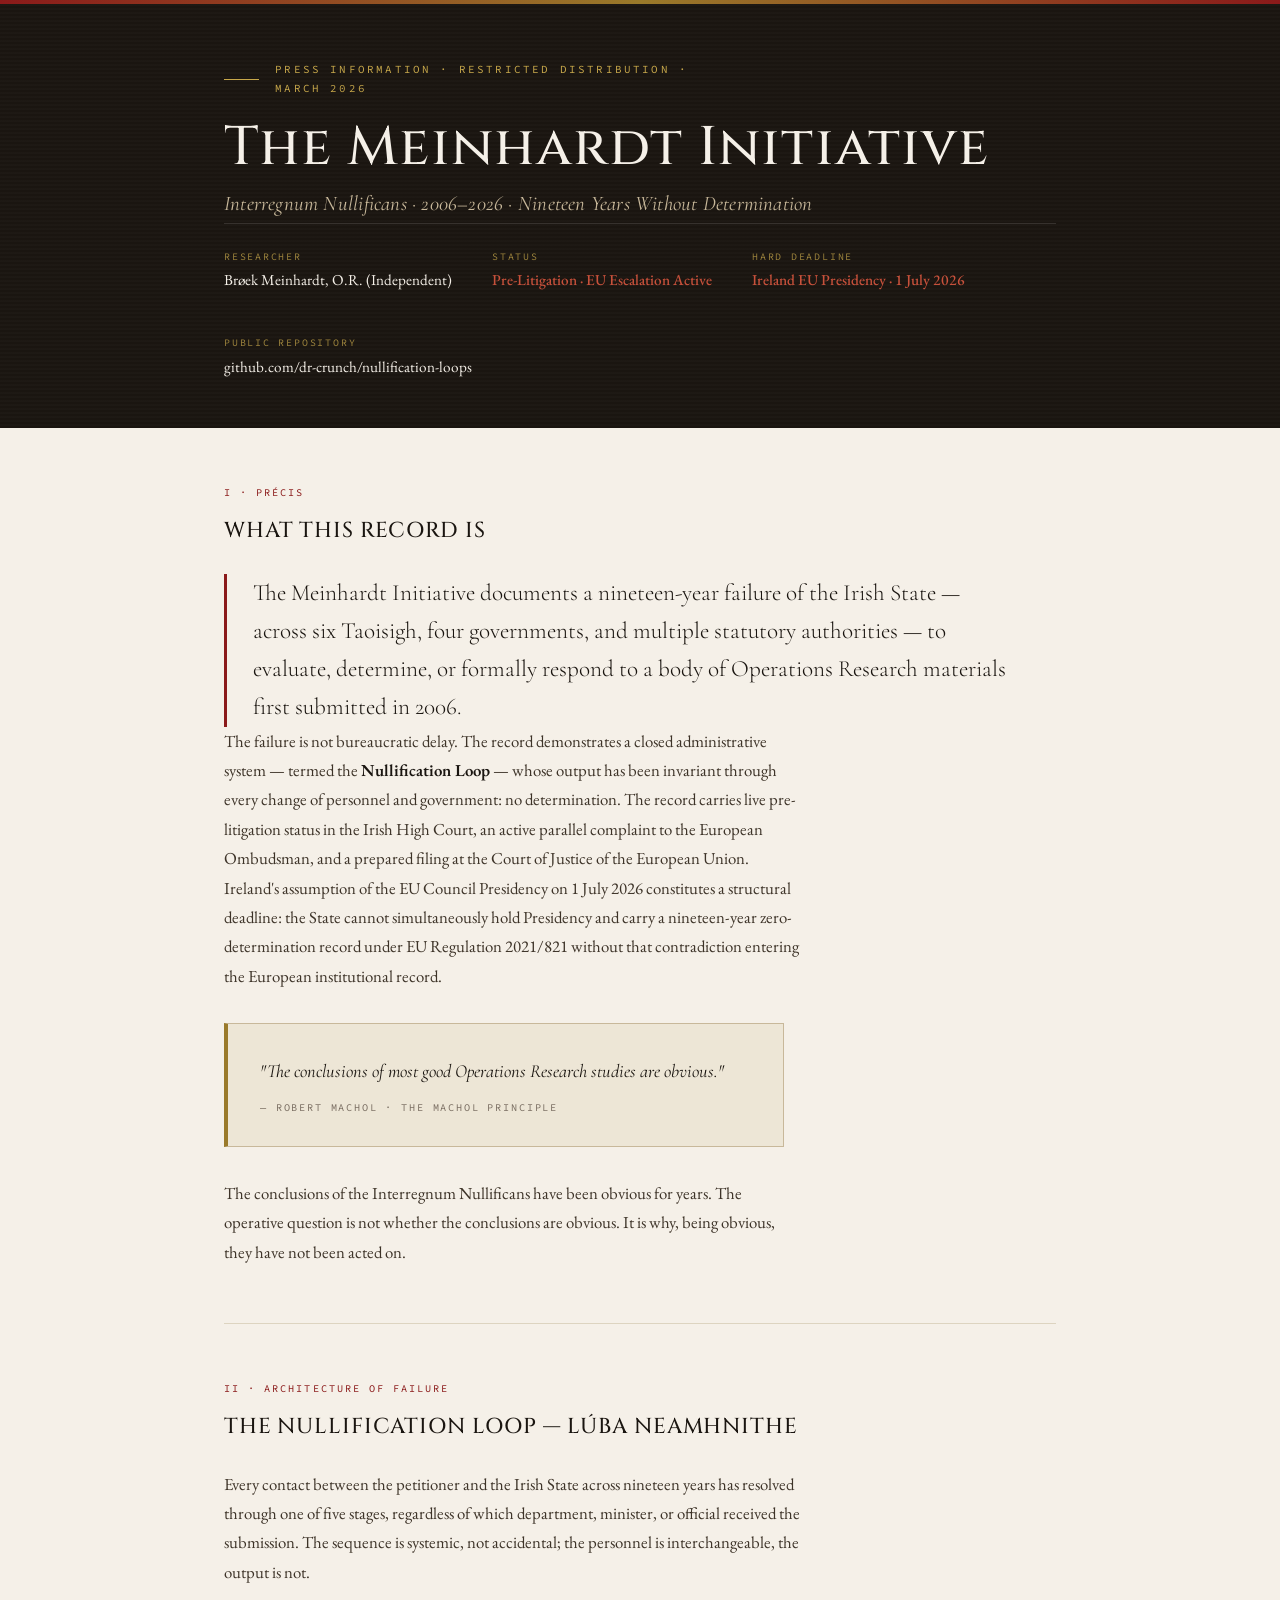
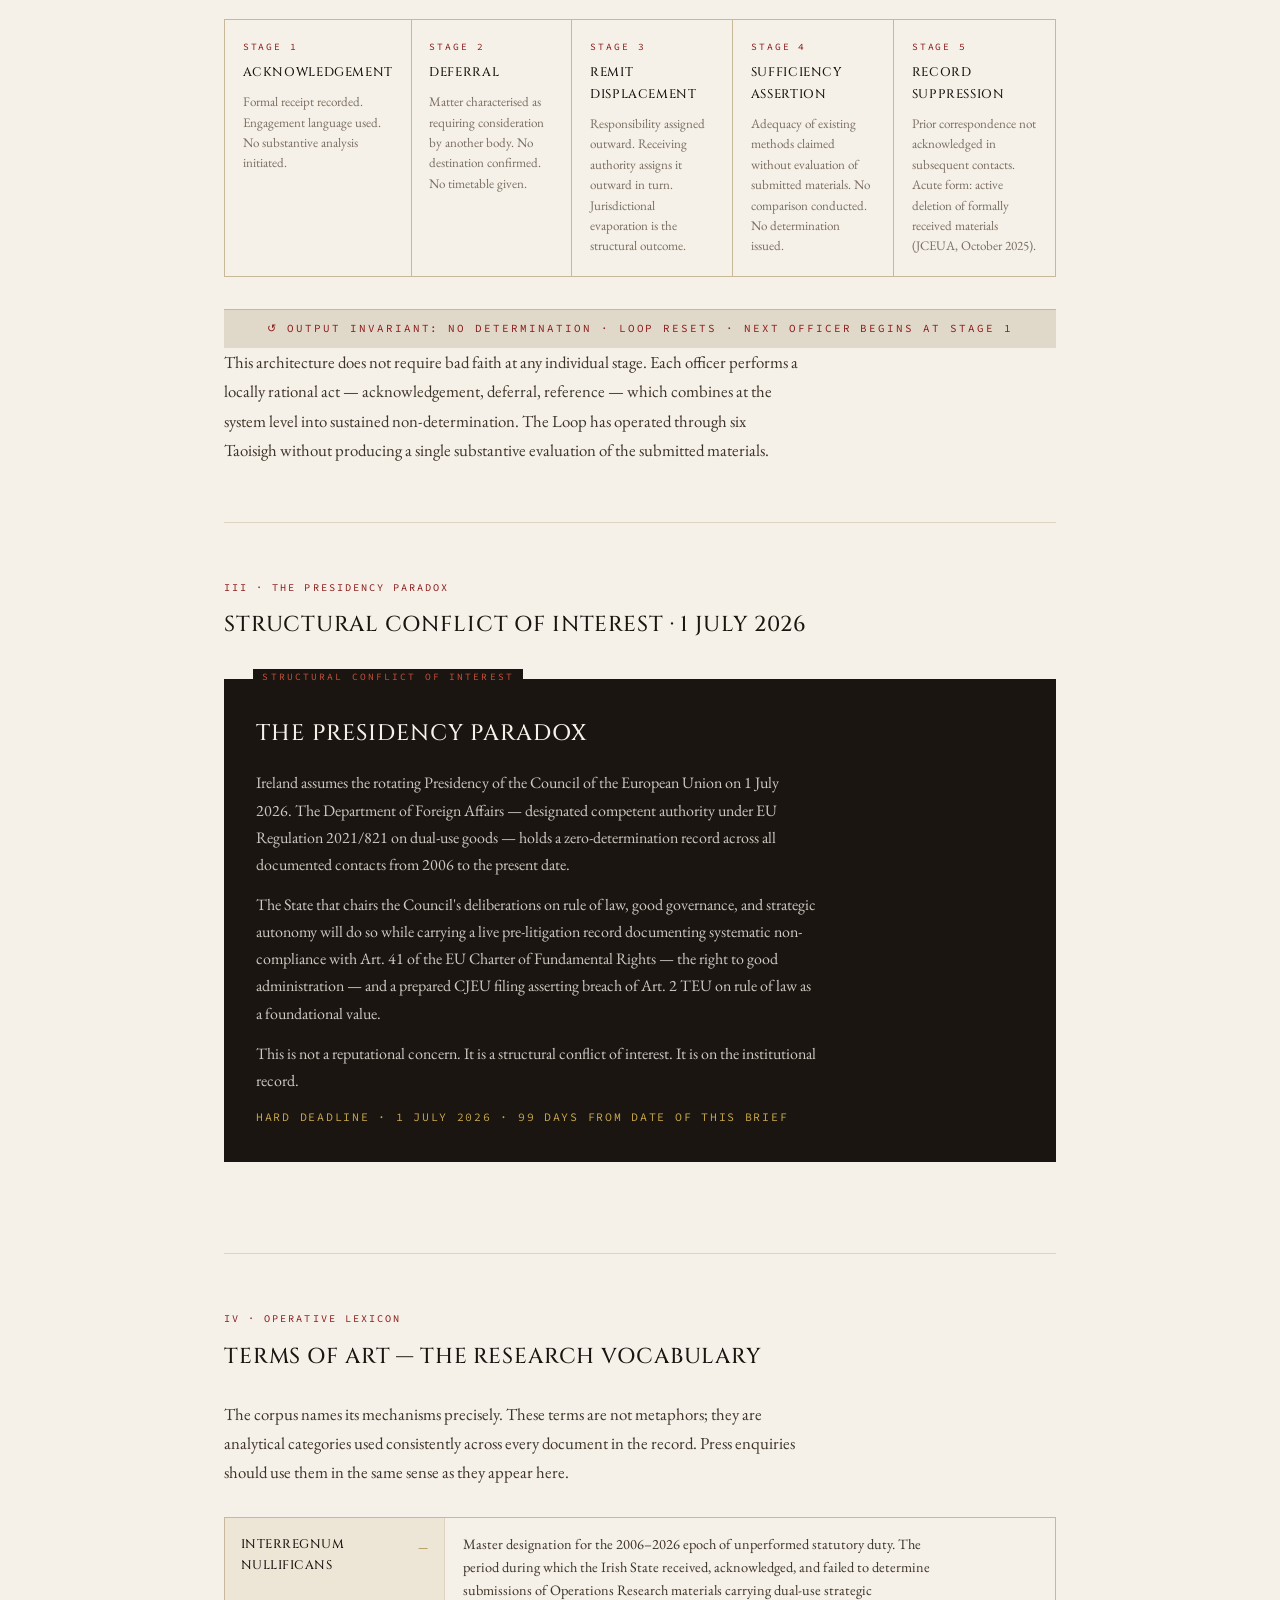
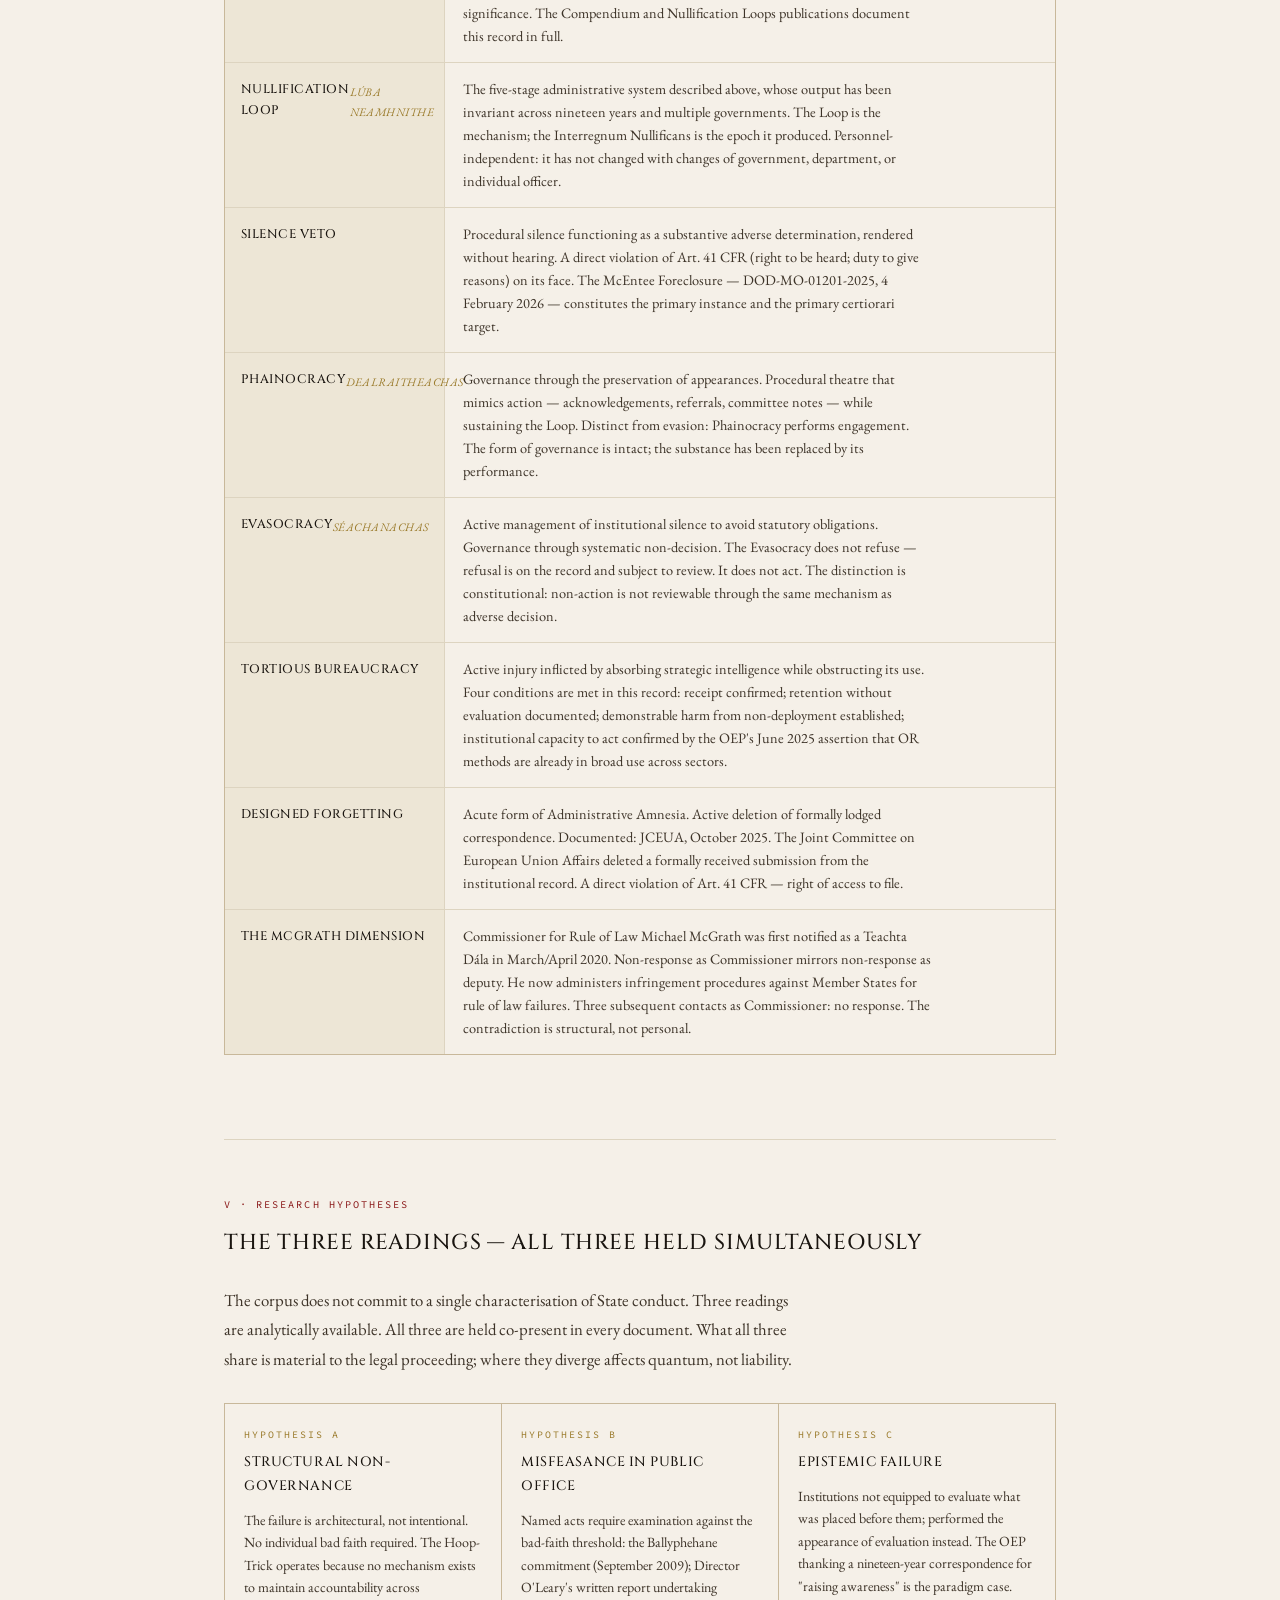
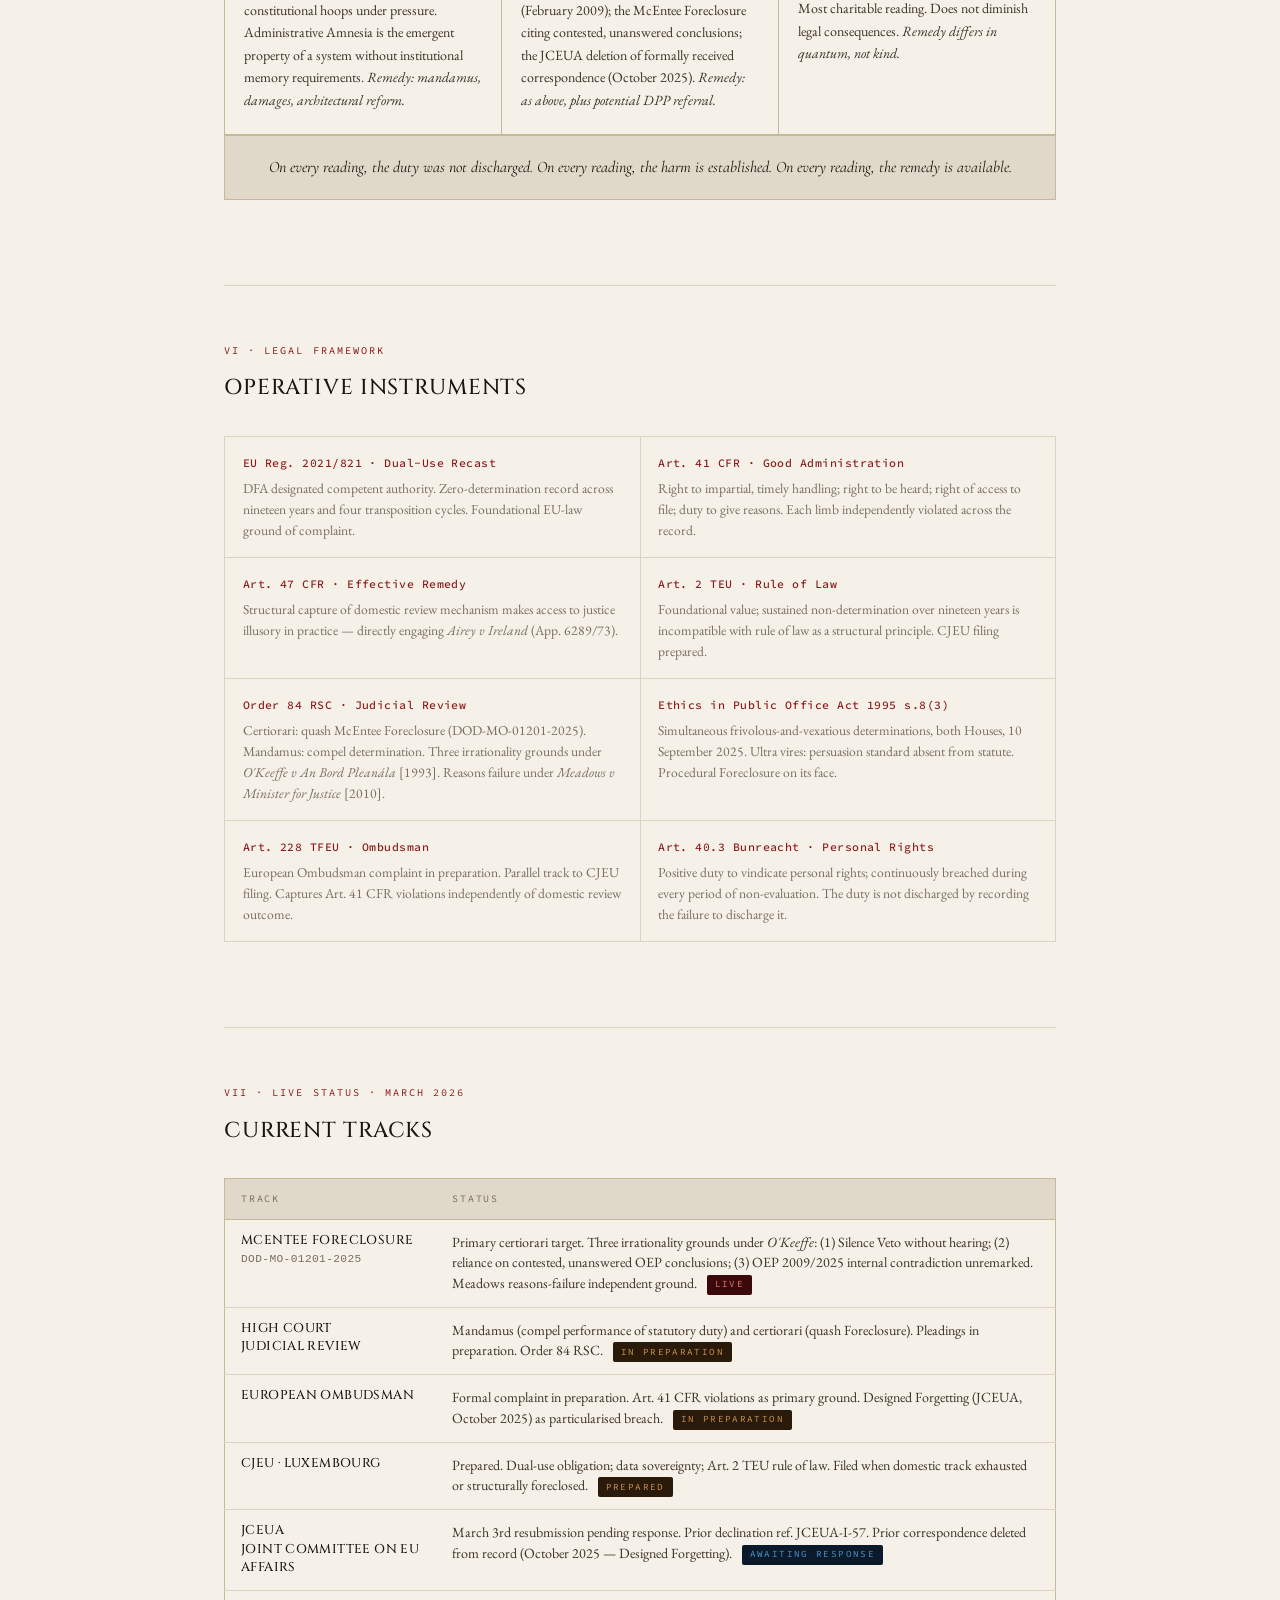
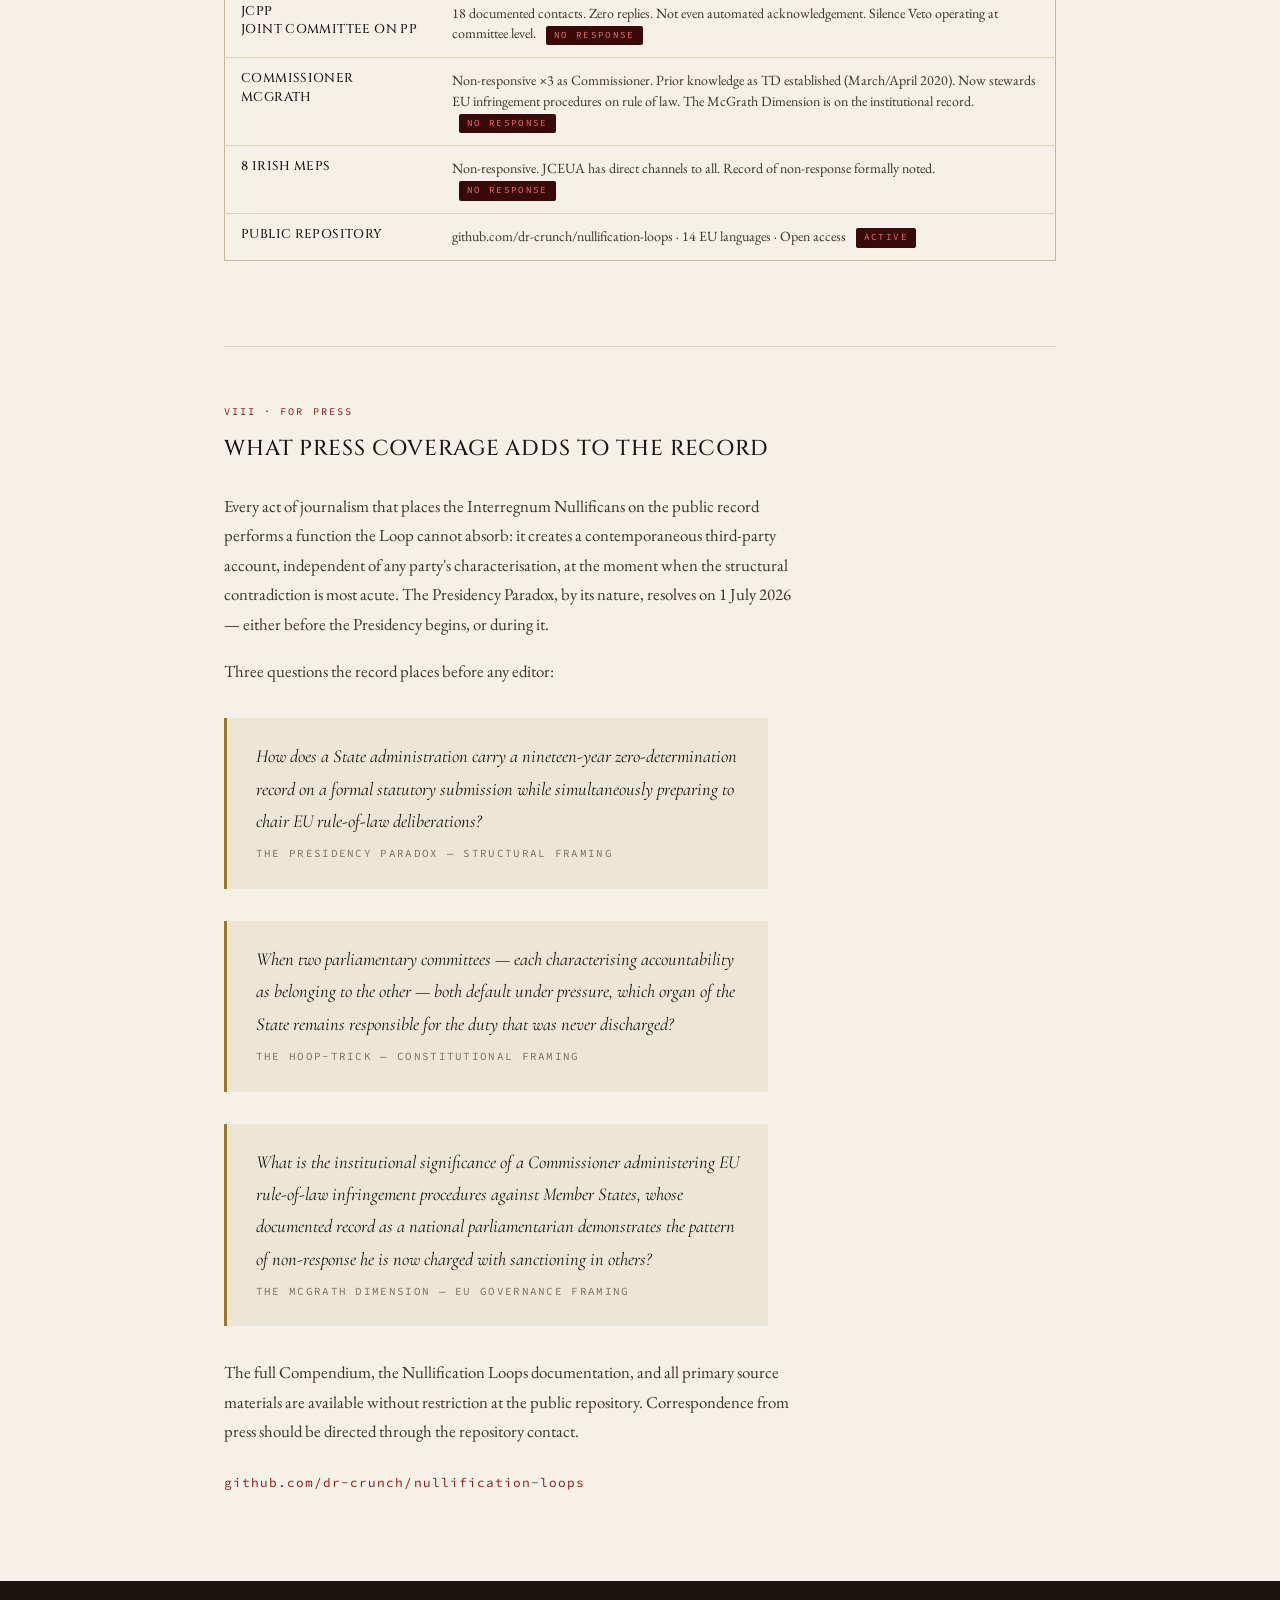
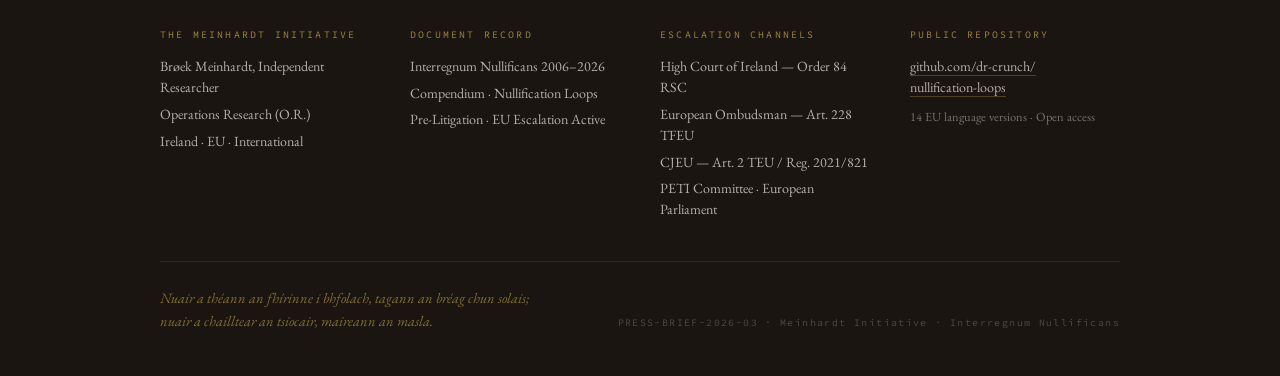
==== index.html @ fdc823c0 "first draft" ====
<!DOCTYPE html>
<html lang="en">
<head>
<meta charset="UTF-8">
<meta name="viewport" content="width=device-width, initial-scale=1.0">
<title>Press Brief — Meinhardt Initiative · Interregnum Nullificans 2006–2026</title>
<link rel="preconnect" href="https://fonts.googleapis.com">
<link href="https://fonts.googleapis.com/css2?family=Cormorant+Garamond:ital,wght@0,300;0,400;0,500;0,600;1,300;1,400&family=EB+Garamond:ital,wght@0,400;0,500;1,400&family=Cinzel:wght@400;500;600&family=Source+Code+Pro:wght@400;500&display=swap" rel="stylesheet">
<style>
  :root {
    --ink: #1a1510;
    --ink-light: #3d3328;
    --ink-faint: #7a6e62;
    --paper: #f5f0e8;
    --paper-warm: #ede6d6;
    --paper-deep: #e0d8c8;
    --rule: #c8b89a;
    --rule-light: #ddd4c0;
    --accent: #8b1a1a;
    --accent-pale: #c8503a;
    --gold: #9a7a2a;
    --gold-light: #c8a84a;
  }

  *, *::before, *::after { box-sizing: border-box; margin: 0; padding: 0; }

  html { font-size: 16px; }

  body {
    background: var(--paper);
    color: var(--ink);
    font-family: 'EB Garamond', 'Cormorant Garamond', Georgia, serif;
    font-size: 1.05rem;
    line-height: 1.75;
    -webkit-font-smoothing: antialiased;
  }

  /* ── PAGE CHROME ─────────────────────────────── */

  .page-rule-top {
    height: 4px;
    background: linear-gradient(90deg, var(--accent) 0%, var(--gold) 50%, var(--accent) 100%);
  }

  .masthead {
    background: var(--ink);
    color: var(--paper);
    padding: 3.5rem 5vw 3rem;
    position: relative;
    overflow: hidden;
  }

  .masthead::after {
    content: '';
    position: absolute;
    inset: 0;
    background: repeating-linear-gradient(
      0deg,
      transparent,
      transparent 2px,
      rgba(255,255,255,0.015) 2px,
      rgba(255,255,255,0.015) 4px
    );
    pointer-events: none;
  }

  .masthead-kicker {
    font-family: 'Source Code Pro', monospace;
    font-size: 0.68rem;
    letter-spacing: 0.2em;
    text-transform: uppercase;
    color: var(--gold-light);
    margin-bottom: 1.2rem;
    display: flex;
    align-items: center;
    gap: 1rem;
  }

  .masthead-kicker::before {
    content: '';
    display: inline-block;
    width: 2.5rem;
    height: 1px;
    background: var(--gold-light);
  }

  .masthead h1 {
    font-family: 'Cinzel', serif;
    font-size: clamp(1.8rem, 4.5vw, 3.4rem);
    font-weight: 500;
    line-height: 1.15;
    letter-spacing: 0.02em;
    color: var(--paper);
    max-width: 820px;
    margin-bottom: 0.4rem;
  }

  .masthead-sub {
    font-family: 'Cormorant Garamond', serif;
    font-size: clamp(1rem, 2vw, 1.3rem);
    font-style: italic;
    color: var(--rule);
    margin-bottom: 2.2rem;
    letter-spacing: 0.01em;
  }

  .masthead-meta {
    display: flex;
    flex-wrap: wrap;
    gap: 2.5rem;
    border-top: 1px solid rgba(255,255,255,0.12);
    padding-top: 1.5rem;
  }

  .meta-item {
    display: flex;
    flex-direction: column;
    gap: 0.15rem;
  }

  .meta-label {
    font-family: 'Source Code Pro', monospace;
    font-size: 0.62rem;
    letter-spacing: 0.18em;
    text-transform: uppercase;
    color: var(--gold-light);
    opacity: 0.75;
  }

  .meta-value {
    font-family: 'EB Garamond', serif;
    font-size: 0.95rem;
    color: var(--paper);
  }

  .meta-value.live {
    color: var(--accent-pale);
    font-weight: 500;
  }

  /* ── LAYOUT ─────────────────────────────────── */

  .container {
    max-width: 960px;
    margin: 0 auto;
    padding: 0 5vw;
  }

  .body-copy {
    display: grid;
    grid-template-columns: 1fr;
    gap: 0;
  }

  /* ── SECTIONS ────────────────────────────────── */

  section {
    padding: 3.5rem 0;
    border-bottom: 1px solid var(--rule-light);
    animation: fadeUp 0.6s ease both;
  }

  section:last-of-type { border-bottom: none; }

  @keyframes fadeUp {
    from { opacity: 0; transform: translateY(12px); }
    to   { opacity: 1; transform: translateY(0); }
  }

  section:nth-child(1) { animation-delay: 0.05s; }
  section:nth-child(2) { animation-delay: 0.12s; }
  section:nth-child(3) { animation-delay: 0.19s; }
  section:nth-child(4) { animation-delay: 0.26s; }
  section:nth-child(5) { animation-delay: 0.33s; }
  section:nth-child(6) { animation-delay: 0.40s; }
  section:nth-child(7) { animation-delay: 0.47s; }

  .section-number {
    font-family: 'Source Code Pro', monospace;
    font-size: 0.64rem;
    letter-spacing: 0.2em;
    text-transform: uppercase;
    color: var(--accent);
    display: block;
    margin-bottom: 0.6rem;
  }

  h2 {
    font-family: 'Cinzel', serif;
    font-size: clamp(1rem, 2.2vw, 1.35rem);
    font-weight: 500;
    letter-spacing: 0.04em;
    color: var(--ink);
    margin-bottom: 1.5rem;
    text-transform: uppercase;
  }

  h3 {
    font-family: 'Cormorant Garamond', serif;
    font-size: 1.15rem;
    font-weight: 500;
    font-style: italic;
    color: var(--ink-light);
    margin: 1.8rem 0 0.6rem;
  }

  p {
    max-width: 72ch;
    margin-bottom: 1.1rem;
    color: var(--ink-light);
  }

  p:last-of-type { margin-bottom: 0; }

  strong {
    font-weight: 600;
    color: var(--ink);
  }

  em { font-style: italic; }

  /* ── LEAD / PRÉCIS ───────────────────────────── */

  .lead {
    font-family: 'Cormorant Garamond', serif;
    font-size: clamp(1.15rem, 2vw, 1.45rem);
    font-weight: 300;
    line-height: 1.65;
    color: var(--ink);
    max-width: 72ch;
    border-left: 3px solid var(--accent);
    padding-left: 1.6rem;
    margin-bottom: 0;
  }

  /* ── PULL QUOTE ──────────────────────────────── */

  blockquote {
    background: var(--paper-warm);
    border-left: 3px solid var(--gold);
    padding: 1.4rem 1.8rem;
    margin: 2rem 0;
    max-width: 68ch;
  }

  blockquote p {
    font-family: 'Cormorant Garamond', serif;
    font-size: 1.15rem;
    font-style: italic;
    color: var(--ink);
    margin-bottom: 0.5rem;
  }

  blockquote cite {
    font-family: 'Source Code Pro', monospace;
    font-size: 0.68rem;
    letter-spacing: 0.12em;
    text-transform: uppercase;
    color: var(--ink-faint);
    font-style: normal;
  }

  /* ── LOOP DIAGRAM ────────────────────────────── */

  .loop-diagram {
    display: flex;
    flex-wrap: wrap;
    gap: 0;
    margin: 2rem 0;
    border: 1px solid var(--rule);
  }

  .loop-stage {
    flex: 1 1 160px;
    padding: 1.2rem 1.1rem;
    border-right: 1px solid var(--rule);
    position: relative;
    background: var(--paper);
    transition: background 0.2s;
  }

  .loop-stage:hover { background: var(--paper-warm); }

  .loop-stage:last-child { border-right: none; }

  .loop-stage-n {
    font-family: 'Source Code Pro', monospace;
    font-size: 0.6rem;
    letter-spacing: 0.2em;
    text-transform: uppercase;
    color: var(--accent);
    display: block;
    margin-bottom: 0.4rem;
  }

  .loop-stage-title {
    font-family: 'Cinzel', serif;
    font-size: 0.78rem;
    font-weight: 500;
    letter-spacing: 0.05em;
    color: var(--ink);
    display: block;
    margin-bottom: 0.5rem;
    text-transform: uppercase;
  }

  .loop-stage-desc {
    font-size: 0.82rem;
    line-height: 1.55;
    color: var(--ink-faint);
    margin: 0;
  }

  .loop-arrow {
    display: flex;
    align-items: center;
    justify-content: center;
    width: 100%;
    padding: 0.6rem;
    background: var(--paper-deep);
    border-top: 1px solid var(--rule);
  }

  .loop-arrow span {
    font-family: 'Source Code Pro', monospace;
    font-size: 0.68rem;
    letter-spacing: 0.18em;
    text-transform: uppercase;
    color: var(--accent);
  }

  /* ── TERM TABLE ──────────────────────────────── */

  .term-grid {
    display: grid;
    grid-template-columns: 1fr;
    gap: 0;
    border: 1px solid var(--rule);
    margin: 1.8rem 0;
  }

  .term-row {
    display: grid;
    grid-template-columns: 220px 1fr;
    border-bottom: 1px solid var(--rule-light);
  }

  .term-row:last-child { border-bottom: none; }

  .term-name {
    padding: 0.9rem 1rem;
    background: var(--paper-warm);
    border-right: 1px solid var(--rule-light);
    font-family: 'Cinzel', serif;
    font-size: 0.78rem;
    font-weight: 500;
    letter-spacing: 0.04em;
    text-transform: uppercase;
    color: var(--ink);
    display: flex;
    align-items: flex-start;
    padding-top: 1rem;
  }

  .term-def {
    padding: 0.9rem 1.1rem;
    font-size: 0.9rem;
    line-height: 1.6;
    color: var(--ink-light);
    margin: 0;
  }

  .term-irish {
    display: block;
    font-family: 'EB Garamond', serif;
    font-style: italic;
    font-size: 0.72rem;
    color: var(--gold);
    margin-top: 0.2rem;
    font-weight: 400;
  }

  /* ── HYPOTHESES ──────────────────────────────── */

  .hypothesis-set {
    display: grid;
    grid-template-columns: repeat(auto-fit, minmax(240px, 1fr));
    gap: 1px;
    background: var(--rule);
    border: 1px solid var(--rule);
    margin: 1.8rem 0;
  }

  .hypothesis {
    background: var(--paper);
    padding: 1.4rem 1.2rem;
    transition: background 0.2s;
  }

  .hypothesis:hover { background: var(--paper-warm); }

  .hypothesis-label {
    font-family: 'Source Code Pro', monospace;
    font-size: 0.62rem;
    letter-spacing: 0.2em;
    text-transform: uppercase;
    color: var(--gold);
    display: block;
    margin-bottom: 0.5rem;
  }

  .hypothesis-title {
    font-family: 'Cinzel', serif;
    font-size: 0.85rem;
    font-weight: 500;
    letter-spacing: 0.04em;
    color: var(--ink);
    display: block;
    margin-bottom: 0.6rem;
    text-transform: uppercase;
  }

  .hypothesis p {
    font-size: 0.88rem;
    line-height: 1.6;
    margin: 0;
  }

  .hypothesis-shared {
    background: var(--paper-deep);
    padding: 1.1rem 1.2rem;
    grid-column: 1 / -1;
    border-top: 1px solid var(--rule);
  }

  .hypothesis-shared p {
    font-family: 'Cormorant Garamond', serif;
    font-size: 1rem;
    font-style: italic;
    color: var(--ink);
    text-align: center;
    margin: 0;
    max-width: none;
  }

  /* ── STATUS TABLE ────────────────────────────── */

  .status-table {
    width: 100%;
    border-collapse: collapse;
    border: 1px solid var(--rule);
    margin: 1.8rem 0;
    font-size: 0.88rem;
  }

  .status-table th {
    font-family: 'Source Code Pro', monospace;
    font-size: 0.62rem;
    letter-spacing: 0.18em;
    text-transform: uppercase;
    color: var(--ink-faint);
    background: var(--paper-deep);
    padding: 0.7rem 1rem;
    text-align: left;
    border-bottom: 1px solid var(--rule);
    font-weight: 400;
  }

  .status-table td {
    padding: 0.75rem 1rem;
    border-bottom: 1px solid var(--rule-light);
    color: var(--ink-light);
    line-height: 1.45;
    vertical-align: top;
  }

  .status-table tr:last-child td { border-bottom: none; }

  .status-table tr:hover td { background: var(--paper-warm); }

  .status-table td:first-child {
    font-family: 'Cinzel', serif;
    font-size: 0.8rem;
    letter-spacing: 0.03em;
    color: var(--ink);
    font-weight: 500;
    min-width: 180px;
    text-transform: uppercase;
  }

  .badge {
    display: inline-block;
    font-family: 'Source Code Pro', monospace;
    font-size: 0.58rem;
    letter-spacing: 0.15em;
    text-transform: uppercase;
    padding: 0.2rem 0.5rem;
    border-radius: 2px;
    margin-left: 0.4rem;
    vertical-align: middle;
  }

  .badge-live { background: #3a0a0a; color: #e87070; }
  .badge-prep { background: #2a1a0a; color: #c89050; }
  .badge-pending { background: #0a1a2a; color: #5090c8; }

  /* ── LEGAL INSTRUMENTS ───────────────────────── */

  .instrument-list {
    display: grid;
    grid-template-columns: repeat(auto-fit, minmax(300px, 1fr));
    gap: 1px;
    background: var(--rule-light);
    border: 1px solid var(--rule-light);
    margin: 1.8rem 0;
  }

  .instrument {
    background: var(--paper);
    padding: 1rem 1.1rem;
  }

  .instrument-name {
    font-family: 'Source Code Pro', monospace;
    font-size: 0.72rem;
    font-weight: 500;
    color: var(--accent);
    display: block;
    margin-bottom: 0.3rem;
    letter-spacing: 0.04em;
  }

  .instrument p {
    font-size: 0.85rem;
    line-height: 1.55;
    color: var(--ink-faint);
    margin: 0;
  }

  /* ── PARADOX CALLOUT ─────────────────────────── */

  .paradox-box {
    background: var(--ink);
    color: var(--paper);
    padding: 2.2rem 2rem;
    margin: 2.2rem 0;
    position: relative;
  }

  .paradox-box::before {
    content: 'STRUCTURAL CONFLICT OF INTEREST';
    position: absolute;
    top: -0.6rem;
    left: 1.8rem;
    font-family: 'Source Code Pro', monospace;
    font-size: 0.6rem;
    letter-spacing: 0.22em;
    text-transform: uppercase;
    background: var(--ink);
    color: var(--accent-pale);
    padding: 0 0.6rem;
  }

  .paradox-box h3 {
    font-family: 'Cinzel', serif;
    font-size: clamp(1rem, 2.5vw, 1.4rem);
    font-weight: 500;
    color: var(--paper);
    letter-spacing: 0.04em;
    margin: 0 0 1rem;
    font-style: normal;
    text-transform: uppercase;
  }

  .paradox-box p {
    font-size: 1rem;
    color: rgba(245,240,232,0.82);
    max-width: 70ch;
    line-height: 1.7;
    margin-bottom: 0.8rem;
  }

  .paradox-date {
    font-family: 'Source Code Pro', monospace;
    font-size: 0.72rem;
    letter-spacing: 0.15em;
    color: var(--gold-light);
    margin-top: 0.8rem;
    display: block;
  }

  /* ── MACHOL PRINCIPLE ────────────────────────── */

  .machol {
    background: var(--paper-warm);
    padding: 2rem 2rem 1.8rem;
    border: 1px solid var(--rule);
    border-left: 4px solid var(--gold);
    margin: 2rem 0;
    max-width: 70ch;
  }

  .machol p {
    font-family: 'Cormorant Garamond', serif;
    font-size: 1.15rem;
    font-style: italic;
    color: var(--ink);
    margin-bottom: 0.8rem;
    line-height: 1.65;
    max-width: none;
  }

  .machol-attr {
    font-family: 'Source Code Pro', monospace;
    font-size: 0.64rem;
    letter-spacing: 0.18em;
    text-transform: uppercase;
    color: var(--ink-faint);
    display: block;
  }

  /* ── FOOTER ─────────────────────────────────── */

  .doc-footer {
    background: var(--ink);
    color: var(--paper);
    padding: 2.8rem 5vw;
    margin-top: 2rem;
  }

  .footer-grid {
    max-width: 960px;
    margin: 0 auto;
    display: grid;
    grid-template-columns: repeat(auto-fit, minmax(200px, 1fr));
    gap: 2.5rem;
  }

  .footer-section-title {
    font-family: 'Source Code Pro', monospace;
    font-size: 0.62rem;
    letter-spacing: 0.22em;
    text-transform: uppercase;
    color: var(--gold-light);
    display: block;
    margin-bottom: 0.8rem;
    opacity: 0.75;
  }

  .footer-item {
    font-size: 0.88rem;
    color: rgba(245,240,232,0.7);
    margin-bottom: 0.35rem;
    line-height: 1.5;
  }

  .footer-item a {
    color: rgba(245,240,232,0.7);
    text-decoration: none;
    border-bottom: 1px solid rgba(200,168,74,0.3);
    transition: color 0.2s, border-color 0.2s;
  }

  .footer-item a:hover {
    color: var(--paper);
    border-color: var(--gold-light);
  }

  .footer-rule {
    max-width: 960px;
    margin: 0 auto;
    border: none;
    border-top: 1px solid rgba(255,255,255,0.08);
    margin-top: 2.5rem;
    padding-top: 1.5rem;
  }

  .footer-closing {
    max-width: 960px;
    margin: 0 auto;
    display: flex;
    flex-wrap: wrap;
    justify-content: space-between;
    align-items: flex-end;
    gap: 1rem;
  }

  .footer-irish {
    font-family: 'EB Garamond', serif;
    font-style: italic;
    font-size: 0.9rem;
    color: rgba(200,168,74,0.6);
    max-width: 440px;
    line-height: 1.6;
  }

  .footer-doc-id {
    font-family: 'Source Code Pro', monospace;
    font-size: 0.62rem;
    letter-spacing: 0.14em;
    color: rgba(255,255,255,0.22);
  }

  /* ── PRINT ───────────────────────────────────── */

  @media print {
    .page-rule-top { background: #000 !important; -webkit-print-color-adjust: exact; }
    section { animation: none; }
    .masthead { background: #000 !important; -webkit-print-color-adjust: exact; }
    .paradox-box { background: #000 !important; -webkit-print-color-adjust: exact; }
    .doc-footer { background: #000 !important; -webkit-print-color-adjust: exact; }
  }

  /* ── RESPONSIVE ──────────────────────────────── */

  @media (max-width: 600px) {
    .loop-stage { flex: 1 1 100%; border-right: none; border-bottom: 1px solid var(--rule); }
    .term-row { grid-template-columns: 1fr; }
    .term-name { border-right: none; border-bottom: 1px solid var(--rule-light); }
    .status-table td:first-child { min-width: unset; }
  }
</style>
</head>
<body>

<div class="page-rule-top"></div>

<header class="masthead">
  <div class="container">
    <p class="masthead-kicker">Press Information · Restricted Distribution · March 2026</p>
    <h1>The Meinhardt Initiative</h1>
    <p class="masthead-sub">Interregnum Nullificans · 2006–2026 · Nineteen Years Without Determination</p>
    <div class="masthead-meta">
      <div class="meta-item">
        <span class="meta-label">Researcher</span>
        <span class="meta-value">Brøek Meinhardt, O.R. (Independent)</span>
      </div>
      <div class="meta-item">
        <span class="meta-label">Status</span>
        <span class="meta-value live">Pre-Litigation · EU Escalation Active</span>
      </div>
      <div class="meta-item">
        <span class="meta-label">Hard Deadline</span>
        <span class="meta-value live">Ireland EU Presidency · 1 July 2026</span>
      </div>
      <div class="meta-item">
        <span class="meta-label">Public Repository</span>
        <span class="meta-value">github.com/dr-crunch/nullification-loops</span>
      </div>
    </div>
  </div>
</header>

<main class="container">
  <div class="body-copy">

    <!-- I. PRÉCIS -->
    <section>
      <span class="section-number">I · Précis</span>
      <h2>What This Record Is</h2>

      <p class="lead">
        The Meinhardt Initiative documents a nineteen-year failure of the Irish State — across six Taoisigh, four governments, and multiple statutory authorities — to evaluate, determine, or formally respond to a body of Operations Research materials first submitted in 2006.
      </p>

      <p>The failure is not bureaucratic delay. The record demonstrates a closed administrative system — termed the <strong>Nullification Loop</strong> — whose output has been invariant through every change of personnel and government: no determination. The record carries live pre-litigation status in the Irish High Court, an active parallel complaint to the European Ombudsman, and a prepared filing at the Court of Justice of the European Union. Ireland's assumption of the EU Council Presidency on 1 July 2026 constitutes a structural deadline: the State cannot simultaneously hold Presidency and carry a nineteen-year zero-determination record under EU Regulation 2021/821 without that contradiction entering the European institutional record.</p>

      <div class="machol">
        <p>"The conclusions of most good Operations Research studies are obvious."</p>
        <span class="machol-attr">— Robert Machol · The Machol Principle</span>
      </div>

      <p>The conclusions of the Interregnum Nullificans have been obvious for years. The operative question is not whether the conclusions are obvious. It is why, being obvious, they have not been acted on.</p>
    </section>

    <!-- II. THE LOOP -->
    <section>
      <span class="section-number">II · Architecture of Failure</span>
      <h2>The Nullification Loop — Lúba Neamhnithe</h2>

      <p>Every contact between the petitioner and the Irish State across nineteen years has resolved through one of five stages, regardless of which department, minister, or official received the submission. The sequence is systemic, not accidental; the personnel is interchangeable, the output is not.</p>

      <div class="loop-diagram">
        <div class="loop-stage">
          <span class="loop-stage-n">Stage 1</span>
          <span class="loop-stage-title">Acknowledgement</span>
          <p class="loop-stage-desc">Formal receipt recorded. Engagement language used. No substantive analysis initiated.</p>
        </div>
        <div class="loop-stage">
          <span class="loop-stage-n">Stage 2</span>
          <span class="loop-stage-title">Deferral</span>
          <p class="loop-stage-desc">Matter characterised as requiring consideration by another body. No destination confirmed. No timetable given.</p>
        </div>
        <div class="loop-stage">
          <span class="loop-stage-n">Stage 3</span>
          <span class="loop-stage-title">Remit Displacement</span>
          <p class="loop-stage-desc">Responsibility assigned outward. Receiving authority assigns it outward in turn. Jurisdictional evaporation is the structural outcome.</p>
        </div>
        <div class="loop-stage">
          <span class="loop-stage-n">Stage 4</span>
          <span class="loop-stage-title">Sufficiency Assertion</span>
          <p class="loop-stage-desc">Adequacy of existing methods claimed without evaluation of submitted materials. No comparison conducted. No determination issued.</p>
        </div>
        <div class="loop-stage">
          <span class="loop-stage-n">Stage 5</span>
          <span class="loop-stage-title">Record Suppression</span>
          <p class="loop-stage-desc">Prior correspondence not acknowledged in subsequent contacts. Acute form: active deletion of formally received materials (JCEUA, October 2025).</p>
        </div>
      </div>

      <div class="loop-arrow">
        <span>↺ Output invariant: no determination · Loop resets · Next officer begins at Stage 1</span>
      </div>

      <p>This architecture does not require bad faith at any individual stage. Each officer performs a locally rational act — acknowledgement, deferral, reference — which combines at the system level into sustained non-determination. The Loop has operated through six Taoisigh without producing a single substantive evaluation of the submitted materials.</p>
    </section>

    <!-- III. THE PARADOX -->
    <section>
      <span class="section-number">III · The Presidency Paradox</span>
      <h2>Structural Conflict of Interest · 1 July 2026</h2>

      <div class="paradox-box">
        <h3>The Presidency Paradox</h3>
        <p>Ireland assumes the rotating Presidency of the Council of the European Union on 1 July 2026. The Department of Foreign Affairs — designated competent authority under EU Regulation 2021/821 on dual-use goods — holds a zero-determination record across all documented contacts from 2006 to the present date.</p>
        <p>The State that chairs the Council's deliberations on rule of law, good governance, and strategic autonomy will do so while carrying a live pre-litigation record documenting systematic non-compliance with Art. 41 of the EU Charter of Fundamental Rights — the right to good administration — and a prepared CJEU filing asserting breach of Art. 2 TEU on rule of law as a foundational value.</p>
        <p>This is not a reputational concern. It is a structural conflict of interest. It is on the institutional record.</p>
        <span class="paradox-date">HARD DEADLINE · 1 JULY 2026 · 99 DAYS FROM DATE OF THIS BRIEF</span>
      </div>
    </section>

    <!-- IV. LEXICON -->
    <section>
      <span class="section-number">IV · Operative Lexicon</span>
      <h2>Terms of Art — The Research Vocabulary</h2>

      <p>The corpus names its mechanisms precisely. These terms are not metaphors; they are analytical categories used consistently across every document in the record. Press enquiries should use them in the same sense as they appear here.</p>

      <div class="term-grid">
        <div class="term-row">
          <div class="term-name">Interregnum Nullificans<span class="term-irish">—</span></div>
          <p class="term-def">Master designation for the 2006–2026 epoch of unperformed statutory duty. The period during which the Irish State received, acknowledged, and failed to determine submissions of Operations Research materials carrying dual-use strategic significance. The Compendium and Nullification Loops publications document this record in full.</p>
        </div>
        <div class="term-row">
          <div class="term-name">Nullification Loop<span class="term-irish">Lúba Neamhnithe</span></div>
          <p class="term-def">The five-stage administrative system described above, whose output has been invariant across nineteen years and multiple governments. The Loop is the mechanism; the Interregnum Nullificans is the epoch it produced. Personnel-independent: it has not changed with changes of government, department, or individual officer.</p>
        </div>
        <div class="term-row">
          <div class="term-name">Silence Veto</div>
          <p class="term-def">Procedural silence functioning as a substantive adverse determination, rendered without hearing. A direct violation of Art. 41 CFR (right to be heard; duty to give reasons) on its face. The McEntee Foreclosure — DOD-MO-01201-2025, 4 February 2026 — constitutes the primary instance and the primary certiorari target.</p>
        </div>
        <div class="term-row">
          <div class="term-name">Phainocracy<span class="term-irish">Dealraitheachas</span></div>
          <p class="term-def">Governance through the preservation of appearances. Procedural theatre that mimics action — acknowledgements, referrals, committee notes — while sustaining the Loop. Distinct from evasion: Phainocracy performs engagement. The form of governance is intact; the substance has been replaced by its performance.</p>
        </div>
        <div class="term-row">
          <div class="term-name">Evasocracy<span class="term-irish">Séachanachas</span></div>
          <p class="term-def">Active management of institutional silence to avoid statutory obligations. Governance through systematic non-decision. The Evasocracy does not refuse — refusal is on the record and subject to review. It does not act. The distinction is constitutional: non-action is not reviewable through the same mechanism as adverse decision.</p>
        </div>
        <div class="term-row">
          <div class="term-name">Tortious Bureaucracy</div>
          <p class="term-def">Active injury inflicted by absorbing strategic intelligence while obstructing its use. Four conditions are met in this record: receipt confirmed; retention without evaluation documented; demonstrable harm from non-deployment established; institutional capacity to act confirmed by the OEP's June 2025 assertion that OR methods are already in broad use across sectors.</p>
        </div>
        <div class="term-row">
          <div class="term-name">Designed Forgetting</div>
          <p class="term-def">Acute form of Administrative Amnesia. Active deletion of formally lodged correspondence. Documented: JCEUA, October 2025. The Joint Committee on European Union Affairs deleted a formally received submission from the institutional record. A direct violation of Art. 41 CFR — right of access to file.</p>
        </div>
        <div class="term-row">
          <div class="term-name">The McGrath Dimension</div>
          <p class="term-def">Commissioner for Rule of Law Michael McGrath was first notified as a Teachta Dála in March/April 2020. Non-response as Commissioner mirrors non-response as deputy. He now administers infringement procedures against Member States for rule of law failures. Three subsequent contacts as Commissioner: no response. The contradiction is structural, not personal.</p>
        </div>
      </div>
    </section>

    <!-- V. THREE HYPOTHESES -->
    <section>
      <span class="section-number">V · Research Hypotheses</span>
      <h2>The Three Readings — All Three Held Simultaneously</h2>

      <p>The corpus does not commit to a single characterisation of State conduct. Three readings are analytically available. All three are held co-present in every document. What all three share is material to the legal proceeding; where they diverge affects quantum, not liability.</p>

      <div class="hypothesis-set">
        <div class="hypothesis">
          <span class="hypothesis-label">Hypothesis A</span>
          <span class="hypothesis-title">Structural Non-Governance</span>
          <p>The failure is architectural, not intentional. No individual bad faith required. The Hoop-Trick operates because no mechanism exists to maintain accountability across constitutional hoops under pressure. Administrative Amnesia is the emergent property of a system without institutional memory requirements. <em>Remedy: mandamus, damages, architectural reform.</em></p>
        </div>
        <div class="hypothesis">
          <span class="hypothesis-label">Hypothesis B</span>
          <span class="hypothesis-title">Misfeasance in Public Office</span>
          <p>Named acts require examination against the bad-faith threshold: the Ballyphehane commitment (September 2009); Director O'Leary's written report undertaking (February 2009); the McEntee Foreclosure citing contested, unanswered conclusions; the JCEUA deletion of formally received correspondence (October 2025). <em>Remedy: as above, plus potential DPP referral.</em></p>
        </div>
        <div class="hypothesis">
          <span class="hypothesis-label">Hypothesis C</span>
          <span class="hypothesis-title">Epistemic Failure</span>
          <p>Institutions not equipped to evaluate what was placed before them; performed the appearance of evaluation instead. The OEP thanking a nineteen-year correspondence for "raising awareness" is the paradigm case. Most charitable reading. Does not diminish legal consequences. <em>Remedy differs in quantum, not kind.</em></p>
        </div>
        <div class="hypothesis-shared">
          <p>On every reading, the duty was not discharged. On every reading, the harm is established. On every reading, the remedy is available.</p>
        </div>
      </div>
    </section>

    <!-- VI. LEGAL INSTRUMENTS -->
    <section>
      <span class="section-number">VI · Legal Framework</span>
      <h2>Operative Instruments</h2>

      <div class="instrument-list">
        <div class="instrument">
          <span class="instrument-name">EU Reg. 2021/821 · Dual-Use Recast</span>
          <p>DFA designated competent authority. Zero-determination record across nineteen years and four transposition cycles. Foundational EU-law ground of complaint.</p>
        </div>
        <div class="instrument">
          <span class="instrument-name">Art. 41 CFR · Good Administration</span>
          <p>Right to impartial, timely handling; right to be heard; right of access to file; duty to give reasons. Each limb independently violated across the record.</p>
        </div>
        <div class="instrument">
          <span class="instrument-name">Art. 47 CFR · Effective Remedy</span>
          <p>Structural capture of domestic review mechanism makes access to justice illusory in practice — directly engaging <em>Airey v Ireland</em> (App. 6289/73).</p>
        </div>
        <div class="instrument">
          <span class="instrument-name">Art. 2 TEU · Rule of Law</span>
          <p>Foundational value; sustained non-determination over nineteen years is incompatible with rule of law as a structural principle. CJEU filing prepared.</p>
        </div>
        <div class="instrument">
          <span class="instrument-name">Order 84 RSC · Judicial Review</span>
          <p>Certiorari: quash McEntee Foreclosure (DOD-MO-01201-2025). Mandamus: compel determination. Three irrationality grounds under <em>O'Keeffe v An Bord Pleanála</em> [1993]. Reasons failure under <em>Meadows v Minister for Justice</em> [2010].</p>
        </div>
        <div class="instrument">
          <span class="instrument-name">Ethics in Public Office Act 1995 s.8(3)</span>
          <p>Simultaneous frivolous-and-vexatious determinations, both Houses, 10 September 2025. Ultra vires: persuasion standard absent from statute. Procedural Foreclosure on its face.</p>
        </div>
        <div class="instrument">
          <span class="instrument-name">Art. 228 TFEU · Ombudsman</span>
          <p>European Ombudsman complaint in preparation. Parallel track to CJEU filing. Captures Art. 41 CFR violations independently of domestic review outcome.</p>
        </div>
        <div class="instrument">
          <span class="instrument-name">Art. 40.3 Bunreacht · Personal Rights</span>
          <p>Positive duty to vindicate personal rights; continuously breached during every period of non-evaluation. The duty is not discharged by recording the failure to discharge it.</p>
        </div>
      </div>
    </section>

    <!-- VII. LIVE STATUS -->
    <section>
      <span class="section-number">VII · Live Status · March 2026</span>
      <h2>Current Tracks</h2>

      <table class="status-table">
        <thead>
          <tr>
            <th>Track</th>
            <th>Status</th>
          </tr>
        </thead>
        <tbody>
          <tr>
            <td>McEntee Foreclosure<br><small style="font-family:monospace;font-size:0.7rem;color:#7a6e62">DOD-MO-01201-2025</small></td>
            <td>Primary certiorari target. Three irrationality grounds under <em>O'Keeffe</em>: (1) Silence Veto without hearing; (2) reliance on contested, unanswered OEP conclusions; (3) OEP 2009/2025 internal contradiction unremarked. Meadows reasons-failure independent ground. <span class="badge badge-live">Live</span></td>
          </tr>
          <tr>
            <td>High Court<br>Judicial Review</td>
            <td>Mandamus (compel performance of statutory duty) and certiorari (quash Foreclosure). Pleadings in preparation. Order 84 RSC. <span class="badge badge-prep">In Preparation</span></td>
          </tr>
          <tr>
            <td>European Ombudsman</td>
            <td>Formal complaint in preparation. Art. 41 CFR violations as primary ground. Designed Forgetting (JCEUA, October 2025) as particularised breach. <span class="badge badge-prep">In Preparation</span></td>
          </tr>
          <tr>
            <td>CJEU · Luxembourg</td>
            <td>Prepared. Dual-use obligation; data sovereignty; Art. 2 TEU rule of law. Filed when domestic track exhausted or structurally foreclosed. <span class="badge badge-prep">Prepared</span></td>
          </tr>
          <tr>
            <td>JCEUA<br>Joint Committee on EU Affairs</td>
            <td>March 3rd resubmission pending response. Prior declination ref. JCEUA-I-57. Prior correspondence deleted from record (October 2025 — Designed Forgetting). <span class="badge badge-pending">Awaiting Response</span></td>
          </tr>
          <tr>
            <td>JCPP<br>Joint Committee on PP</td>
            <td>18 documented contacts. Zero replies. Not even automated acknowledgement. Silence Veto operating at committee level. <span class="badge badge-live">No Response</span></td>
          </tr>
          <tr>
            <td>Commissioner McGrath</td>
            <td>Non-responsive ×3 as Commissioner. Prior knowledge as TD established (March/April 2020). Now stewards EU infringement procedures on rule of law. The McGrath Dimension is on the institutional record. <span class="badge badge-live">No Response</span></td>
          </tr>
          <tr>
            <td>8 Irish MEPs</td>
            <td>Non-responsive. JCEUA has direct channels to all. Record of non-response formally noted. <span class="badge badge-live">No Response</span></td>
          </tr>
          <tr>
            <td>Public Repository</td>
            <td>github.com/dr-crunch/nullification-loops · 14 EU languages · Open access <span class="badge badge-live">Active</span></td>
          </tr>
        </tbody>
      </table>
    </section>

    <!-- VIII. FOR THE PRESS -->
    <section>
      <span class="section-number">VIII · For Press</span>
      <h2>What Press Coverage Adds to the Record</h2>

      <p>Every act of journalism that places the Interregnum Nullificans on the public record performs a function the Loop cannot absorb: it creates a contemporaneous third-party account, independent of any party's characterisation, at the moment when the structural contradiction is most acute. The Presidency Paradox, by its nature, resolves on 1 July 2026 — either before the Presidency begins, or during it.</p>

      <p>Three questions the record places before any editor:</p>

      <blockquote>
        <p>How does a State administration carry a nineteen-year zero-determination record on a formal statutory submission while simultaneously preparing to chair EU rule-of-law deliberations?</p>
        <cite>The Presidency Paradox — structural framing</cite>
      </blockquote>

      <blockquote>
        <p>When two parliamentary committees — each characterising accountability as belonging to the other — both default under pressure, which organ of the State remains responsible for the duty that was never discharged?</p>
        <cite>The Hoop-Trick — constitutional framing</cite>
      </blockquote>

      <blockquote>
        <p>What is the institutional significance of a Commissioner administering EU rule-of-law infringement procedures against Member States, whose documented record as a national parliamentarian demonstrates the pattern of non-response he is now charged with sanctioning in others?</p>
        <cite>The McGrath Dimension — EU governance framing</cite>
      </blockquote>

      <p>The full Compendium, the Nullification Loops documentation, and all primary source materials are available without restriction at the public repository. Correspondence from press should be directed through the repository contact.</p>

      <p style="margin-top:1.5rem; font-family:'Source Code Pro',monospace; font-size:0.8rem; letter-spacing:0.08em; color:var(--accent);">github.com/dr-crunch/nullification-loops</p>
    </section>

  </div>
</main>

<footer class="doc-footer">
  <div class="footer-grid">
    <div>
      <span class="footer-section-title">The Meinhardt Initiative</span>
      <p class="footer-item">Brøek Meinhardt, Independent Researcher</p>
      <p class="footer-item">Operations Research (O.R.)</p>
      <p class="footer-item">Ireland · EU · International</p>
    </div>
    <div>
      <span class="footer-section-title">Document Record</span>
      <p class="footer-item">Interregnum Nullificans 2006–2026</p>
      <p class="footer-item">Compendium · Nullification Loops</p>
      <p class="footer-item">Pre-Litigation · EU Escalation Active</p>
    </div>
    <div>
      <span class="footer-section-title">Escalation Channels</span>
      <p class="footer-item">High Court of Ireland — Order 84 RSC</p>
      <p class="footer-item">European Ombudsman — Art. 228 TFEU</p>
      <p class="footer-item">CJEU — Art. 2 TEU / Reg. 2021/821</p>
      <p class="footer-item">PETI Committee · European Parliament</p>
    </div>
    <div>
      <span class="footer-section-title">Public Repository</span>
      <p class="footer-item"><a href="https://github.com/dr-crunch/nullification-loops">github.com/dr-crunch/<br>nullification-loops</a></p>
      <p class="footer-item" style="margin-top:0.6rem; font-size:0.78rem; opacity:0.6;">14 EU language versions · Open access</p>
    </div>
  </div>
  <hr class="footer-rule">
  <div class="footer-closing">
    <p class="footer-irish">
      Nuair a théann an fhírinne i bhfolach, tagann an bréag chun solais;<br>
      nuair a chailltear an tsiocair, maireann an masla.
    </p>
    <span class="footer-doc-id">PRESS-BRIEF-2026-03 · Meinhardt Initiative · Interregnum Nullificans</span>
  </div>
</footer>

</body>
</html>
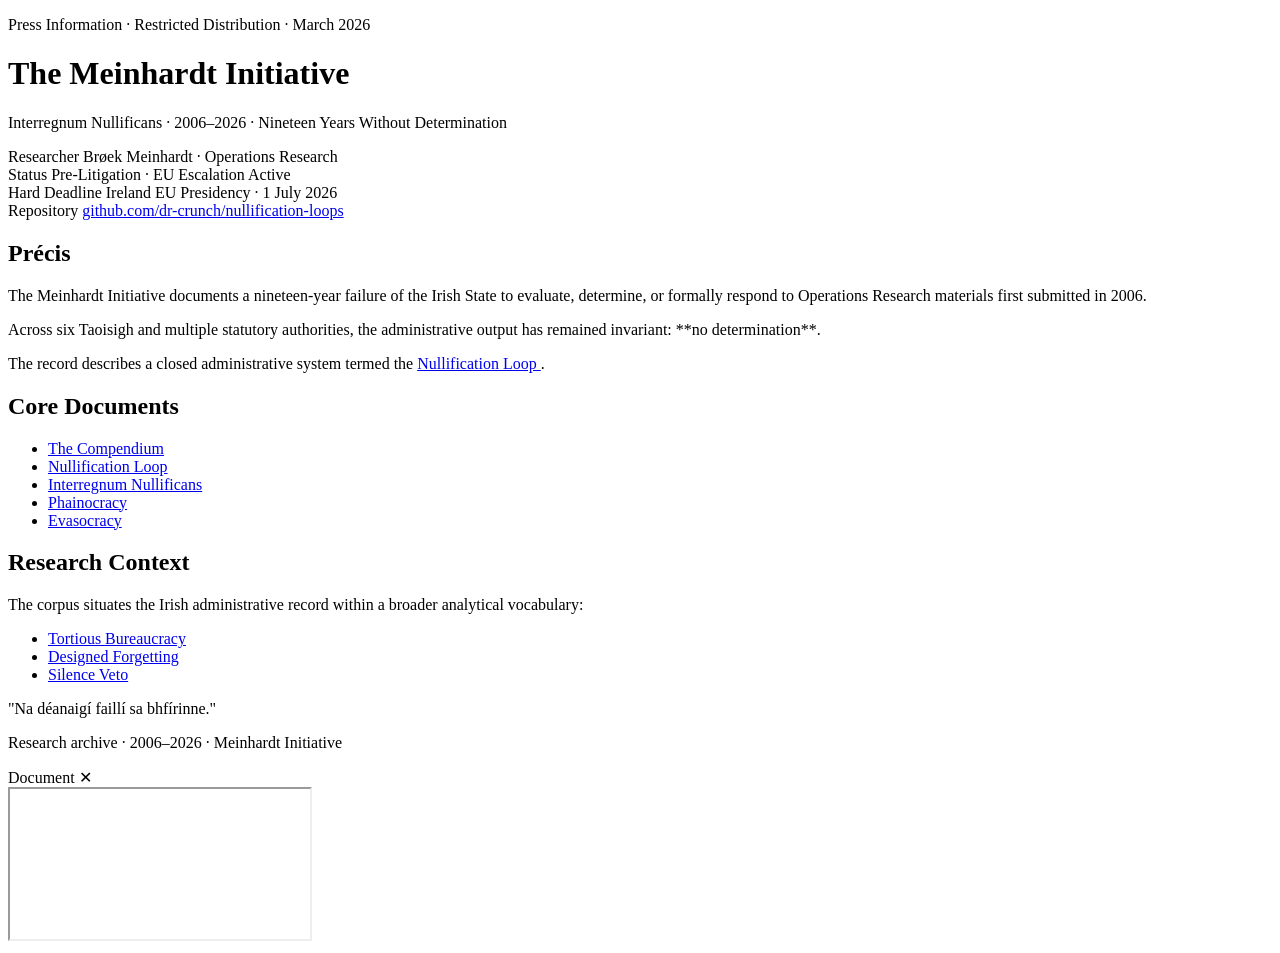
==== commit 3ecb2966: "Update index.html" ====
--- a/index.html
+++ b/index.html
@@ -1,1068 +1,266 @@
 <!DOCTYPE html>
 <html lang="en">
+
 <head>
+
 <meta charset="UTF-8">
 <meta name="viewport" content="width=device-width, initial-scale=1.0">
-<title>Press Brief — Meinhardt Initiative · Interregnum Nullificans 2006–2026</title>
+
+<title>Meinhardt Initiative — Interregnum Nullificans 2006–2026</title>
+
 <link rel="preconnect" href="https://fonts.googleapis.com">
-<link href="https://fonts.googleapis.com/css2?family=Cormorant+Garamond:ital,wght@0,300;0,400;0,500;0,600;1,300;1,400&family=EB+Garamond:ital,wght@0,400;0,500;1,400&family=Cinzel:wght@400;500;600&family=Source+Code+Pro:wght@400;500&display=swap" rel="stylesheet">
-<style>
-  :root {
-    --ink: #1a1510;
-    --ink-light: #3d3328;
-    --ink-faint: #7a6e62;
-    --paper: #f5f0e8;
-    --paper-warm: #ede6d6;
-    --paper-deep: #e0d8c8;
-    --rule: #c8b89a;
-    --rule-light: #ddd4c0;
-    --accent: #8b1a1a;
-    --accent-pale: #c8503a;
-    --gold: #9a7a2a;
-    --gold-light: #c8a84a;
-  }
-
-  *, *::before, *::after { box-sizing: border-box; margin: 0; padding: 0; }
-
-  html { font-size: 16px; }
-
-  body {
-    background: var(--paper);
-    color: var(--ink);
-    font-family: 'EB Garamond', 'Cormorant Garamond', Georgia, serif;
-    font-size: 1.05rem;
-    line-height: 1.75;
-    -webkit-font-smoothing: antialiased;
-  }
-
-  /* ── PAGE CHROME ─────────────────────────────── */
-
-  .page-rule-top {
-    height: 4px;
-    background: linear-gradient(90deg, var(--accent) 0%, var(--gold) 50%, var(--accent) 100%);
-  }
-
-  .masthead {
-    background: var(--ink);
-    color: var(--paper);
-    padding: 3.5rem 5vw 3rem;
-    position: relative;
-    overflow: hidden;
-  }
-
-  .masthead::after {
-    content: '';
-    position: absolute;
-    inset: 0;
-    background: repeating-linear-gradient(
-      0deg,
-      transparent,
-      transparent 2px,
-      rgba(255,255,255,0.015) 2px,
-      rgba(255,255,255,0.015) 4px
-    );
-    pointer-events: none;
-  }
-
-  .masthead-kicker {
-    font-family: 'Source Code Pro', monospace;
-    font-size: 0.68rem;
-    letter-spacing: 0.2em;
-    text-transform: uppercase;
-    color: var(--gold-light);
-    margin-bottom: 1.2rem;
-    display: flex;
-    align-items: center;
-    gap: 1rem;
-  }
-
-  .masthead-kicker::before {
-    content: '';
-    display: inline-block;
-    width: 2.5rem;
-    height: 1px;
-    background: var(--gold-light);
-  }
-
-  .masthead h1 {
-    font-family: 'Cinzel', serif;
-    font-size: clamp(1.8rem, 4.5vw, 3.4rem);
-    font-weight: 500;
-    line-height: 1.15;
-    letter-spacing: 0.02em;
-    color: var(--paper);
-    max-width: 820px;
-    margin-bottom: 0.4rem;
-  }
-
-  .masthead-sub {
-    font-family: 'Cormorant Garamond', serif;
-    font-size: clamp(1rem, 2vw, 1.3rem);
-    font-style: italic;
-    color: var(--rule);
-    margin-bottom: 2.2rem;
-    letter-spacing: 0.01em;
-  }
-
-  .masthead-meta {
-    display: flex;
-    flex-wrap: wrap;
-    gap: 2.5rem;
-    border-top: 1px solid rgba(255,255,255,0.12);
-    padding-top: 1.5rem;
-  }
-
-  .meta-item {
-    display: flex;
-    flex-direction: column;
-    gap: 0.15rem;
-  }
-
-  .meta-label {
-    font-family: 'Source Code Pro', monospace;
-    font-size: 0.62rem;
-    letter-spacing: 0.18em;
-    text-transform: uppercase;
-    color: var(--gold-light);
-    opacity: 0.75;
-  }
-
-  .meta-value {
-    font-family: 'EB Garamond', serif;
-    font-size: 0.95rem;
-    color: var(--paper);
-  }
-
-  .meta-value.live {
-    color: var(--accent-pale);
-    font-weight: 500;
-  }
-
-  /* ── LAYOUT ─────────────────────────────────── */
-
-  .container {
-    max-width: 960px;
-    margin: 0 auto;
-    padding: 0 5vw;
-  }
-
-  .body-copy {
-    display: grid;
-    grid-template-columns: 1fr;
-    gap: 0;
-  }
-
-  /* ── SECTIONS ────────────────────────────────── */
-
-  section {
-    padding: 3.5rem 0;
-    border-bottom: 1px solid var(--rule-light);
-    animation: fadeUp 0.6s ease both;
-  }
-
-  section:last-of-type { border-bottom: none; }
-
-  @keyframes fadeUp {
-    from { opacity: 0; transform: translateY(12px); }
-    to   { opacity: 1; transform: translateY(0); }
-  }
-
-  section:nth-child(1) { animation-delay: 0.05s; }
-  section:nth-child(2) { animation-delay: 0.12s; }
-  section:nth-child(3) { animation-delay: 0.19s; }
-  section:nth-child(4) { animation-delay: 0.26s; }
-  section:nth-child(5) { animation-delay: 0.33s; }
-  section:nth-child(6) { animation-delay: 0.40s; }
-  section:nth-child(7) { animation-delay: 0.47s; }
-
-  .section-number {
-    font-family: 'Source Code Pro', monospace;
-    font-size: 0.64rem;
-    letter-spacing: 0.2em;
-    text-transform: uppercase;
-    color: var(--accent);
-    display: block;
-    margin-bottom: 0.6rem;
-  }
-
-  h2 {
-    font-family: 'Cinzel', serif;
-    font-size: clamp(1rem, 2.2vw, 1.35rem);
-    font-weight: 500;
-    letter-spacing: 0.04em;
-    color: var(--ink);
-    margin-bottom: 1.5rem;
-    text-transform: uppercase;
-  }
-
-  h3 {
-    font-family: 'Cormorant Garamond', serif;
-    font-size: 1.15rem;
-    font-weight: 500;
-    font-style: italic;
-    color: var(--ink-light);
-    margin: 1.8rem 0 0.6rem;
-  }
-
-  p {
-    max-width: 72ch;
-    margin-bottom: 1.1rem;
-    color: var(--ink-light);
-  }
-
-  p:last-of-type { margin-bottom: 0; }
-
-  strong {
-    font-weight: 600;
-    color: var(--ink);
-  }
-
-  em { font-style: italic; }
-
-  /* ── LEAD / PRÉCIS ───────────────────────────── */
-
-  .lead {
-    font-family: 'Cormorant Garamond', serif;
-    font-size: clamp(1.15rem, 2vw, 1.45rem);
-    font-weight: 300;
-    line-height: 1.65;
-    color: var(--ink);
-    max-width: 72ch;
-    border-left: 3px solid var(--accent);
-    padding-left: 1.6rem;
-    margin-bottom: 0;
-  }
-
-  /* ── PULL QUOTE ──────────────────────────────── */
-
-  blockquote {
-    background: var(--paper-warm);
-    border-left: 3px solid var(--gold);
-    padding: 1.4rem 1.8rem;
-    margin: 2rem 0;
-    max-width: 68ch;
-  }
-
-  blockquote p {
-    font-family: 'Cormorant Garamond', serif;
-    font-size: 1.15rem;
-    font-style: italic;
-    color: var(--ink);
-    margin-bottom: 0.5rem;
-  }
-
-  blockquote cite {
-    font-family: 'Source Code Pro', monospace;
-    font-size: 0.68rem;
-    letter-spacing: 0.12em;
-    text-transform: uppercase;
-    color: var(--ink-faint);
-    font-style: normal;
-  }
-
-  /* ── LOOP DIAGRAM ────────────────────────────── */
-
-  .loop-diagram {
-    display: flex;
-    flex-wrap: wrap;
-    gap: 0;
-    margin: 2rem 0;
-    border: 1px solid var(--rule);
-  }
-
-  .loop-stage {
-    flex: 1 1 160px;
-    padding: 1.2rem 1.1rem;
-    border-right: 1px solid var(--rule);
-    position: relative;
-    background: var(--paper);
-    transition: background 0.2s;
-  }
-
-  .loop-stage:hover { background: var(--paper-warm); }
-
-  .loop-stage:last-child { border-right: none; }
-
-  .loop-stage-n {
-    font-family: 'Source Code Pro', monospace;
-    font-size: 0.6rem;
-    letter-spacing: 0.2em;
-    text-transform: uppercase;
-    color: var(--accent);
-    display: block;
-    margin-bottom: 0.4rem;
-  }
-
-  .loop-stage-title {
-    font-family: 'Cinzel', serif;
-    font-size: 0.78rem;
-    font-weight: 500;
-    letter-spacing: 0.05em;
-    color: var(--ink);
-    display: block;
-    margin-bottom: 0.5rem;
-    text-transform: uppercase;
-  }
-
-  .loop-stage-desc {
-    font-size: 0.82rem;
-    line-height: 1.55;
-    color: var(--ink-faint);
-    margin: 0;
-  }
-
-  .loop-arrow {
-    display: flex;
-    align-items: center;
-    justify-content: center;
-    width: 100%;
-    padding: 0.6rem;
-    background: var(--paper-deep);
-    border-top: 1px solid var(--rule);
-  }
-
-  .loop-arrow span {
-    font-family: 'Source Code Pro', monospace;
-    font-size: 0.68rem;
-    letter-spacing: 0.18em;
-    text-transform: uppercase;
-    color: var(--accent);
-  }
-
-  /* ── TERM TABLE ──────────────────────────────── */
-
-  .term-grid {
-    display: grid;
-    grid-template-columns: 1fr;
-    gap: 0;
-    border: 1px solid var(--rule);
-    margin: 1.8rem 0;
-  }
-
-  .term-row {
-    display: grid;
-    grid-template-columns: 220px 1fr;
-    border-bottom: 1px solid var(--rule-light);
-  }
-
-  .term-row:last-child { border-bottom: none; }
-
-  .term-name {
-    padding: 0.9rem 1rem;
-    background: var(--paper-warm);
-    border-right: 1px solid var(--rule-light);
-    font-family: 'Cinzel', serif;
-    font-size: 0.78rem;
-    font-weight: 500;
-    letter-spacing: 0.04em;
-    text-transform: uppercase;
-    color: var(--ink);
-    display: flex;
-    align-items: flex-start;
-    padding-top: 1rem;
-  }
-
-  .term-def {
-    padding: 0.9rem 1.1rem;
-    font-size: 0.9rem;
-    line-height: 1.6;
-    color: var(--ink-light);
-    margin: 0;
-  }
-
-  .term-irish {
-    display: block;
-    font-family: 'EB Garamond', serif;
-    font-style: italic;
-    font-size: 0.72rem;
-    color: var(--gold);
-    margin-top: 0.2rem;
-    font-weight: 400;
-  }
-
-  /* ── HYPOTHESES ──────────────────────────────── */
-
-  .hypothesis-set {
-    display: grid;
-    grid-template-columns: repeat(auto-fit, minmax(240px, 1fr));
-    gap: 1px;
-    background: var(--rule);
-    border: 1px solid var(--rule);
-    margin: 1.8rem 0;
-  }
-
-  .hypothesis {
-    background: var(--paper);
-    padding: 1.4rem 1.2rem;
-    transition: background 0.2s;
-  }
-
-  .hypothesis:hover { background: var(--paper-warm); }
-
-  .hypothesis-label {
-    font-family: 'Source Code Pro', monospace;
-    font-size: 0.62rem;
-    letter-spacing: 0.2em;
-    text-transform: uppercase;
-    color: var(--gold);
-    display: block;
-    margin-bottom: 0.5rem;
-  }
-
-  .hypothesis-title {
-    font-family: 'Cinzel', serif;
-    font-size: 0.85rem;
-    font-weight: 500;
-    letter-spacing: 0.04em;
-    color: var(--ink);
-    display: block;
-    margin-bottom: 0.6rem;
-    text-transform: uppercase;
-  }
-
-  .hypothesis p {
-    font-size: 0.88rem;
-    line-height: 1.6;
-    margin: 0;
-  }
-
-  .hypothesis-shared {
-    background: var(--paper-deep);
-    padding: 1.1rem 1.2rem;
-    grid-column: 1 / -1;
-    border-top: 1px solid var(--rule);
-  }
-
-  .hypothesis-shared p {
-    font-family: 'Cormorant Garamond', serif;
-    font-size: 1rem;
-    font-style: italic;
-    color: var(--ink);
-    text-align: center;
-    margin: 0;
-    max-width: none;
-  }
-
-  /* ── STATUS TABLE ────────────────────────────── */
-
-  .status-table {
-    width: 100%;
-    border-collapse: collapse;
-    border: 1px solid var(--rule);
-    margin: 1.8rem 0;
-    font-size: 0.88rem;
-  }
-
-  .status-table th {
-    font-family: 'Source Code Pro', monospace;
-    font-size: 0.62rem;
-    letter-spacing: 0.18em;
-    text-transform: uppercase;
-    color: var(--ink-faint);
-    background: var(--paper-deep);
-    padding: 0.7rem 1rem;
-    text-align: left;
-    border-bottom: 1px solid var(--rule);
-    font-weight: 400;
-  }
-
-  .status-table td {
-    padding: 0.75rem 1rem;
-    border-bottom: 1px solid var(--rule-light);
-    color: var(--ink-light);
-    line-height: 1.45;
-    vertical-align: top;
-  }
-
-  .status-table tr:last-child td { border-bottom: none; }
-
-  .status-table tr:hover td { background: var(--paper-warm); }
-
-  .status-table td:first-child {
-    font-family: 'Cinzel', serif;
-    font-size: 0.8rem;
-    letter-spacing: 0.03em;
-    color: var(--ink);
-    font-weight: 500;
-    min-width: 180px;
-    text-transform: uppercase;
-  }
-
-  .badge {
-    display: inline-block;
-    font-family: 'Source Code Pro', monospace;
-    font-size: 0.58rem;
-    letter-spacing: 0.15em;
-    text-transform: uppercase;
-    padding: 0.2rem 0.5rem;
-    border-radius: 2px;
-    margin-left: 0.4rem;
-    vertical-align: middle;
-  }
-
-  .badge-live { background: #3a0a0a; color: #e87070; }
-  .badge-prep { background: #2a1a0a; color: #c89050; }
-  .badge-pending { background: #0a1a2a; color: #5090c8; }
-
-  /* ── LEGAL INSTRUMENTS ───────────────────────── */
-
-  .instrument-list {
-    display: grid;
-    grid-template-columns: repeat(auto-fit, minmax(300px, 1fr));
-    gap: 1px;
-    background: var(--rule-light);
-    border: 1px solid var(--rule-light);
-    margin: 1.8rem 0;
-  }
-
-  .instrument {
-    background: var(--paper);
-    padding: 1rem 1.1rem;
-  }
-
-  .instrument-name {
-    font-family: 'Source Code Pro', monospace;
-    font-size: 0.72rem;
-    font-weight: 500;
-    color: var(--accent);
-    display: block;
-    margin-bottom: 0.3rem;
-    letter-spacing: 0.04em;
-  }
-
-  .instrument p {
-    font-size: 0.85rem;
-    line-height: 1.55;
-    color: var(--ink-faint);
-    margin: 0;
-  }
-
-  /* ── PARADOX CALLOUT ─────────────────────────── */
-
-  .paradox-box {
-    background: var(--ink);
-    color: var(--paper);
-    padding: 2.2rem 2rem;
-    margin: 2.2rem 0;
-    position: relative;
-  }
-
-  .paradox-box::before {
-    content: 'STRUCTURAL CONFLICT OF INTEREST';
-    position: absolute;
-    top: -0.6rem;
-    left: 1.8rem;
-    font-family: 'Source Code Pro', monospace;
-    font-size: 0.6rem;
-    letter-spacing: 0.22em;
-    text-transform: uppercase;
-    background: var(--ink);
-    color: var(--accent-pale);
-    padding: 0 0.6rem;
-  }
-
-  .paradox-box h3 {
-    font-family: 'Cinzel', serif;
-    font-size: clamp(1rem, 2.5vw, 1.4rem);
-    font-weight: 500;
-    color: var(--paper);
-    letter-spacing: 0.04em;
-    margin: 0 0 1rem;
-    font-style: normal;
-    text-transform: uppercase;
-  }
-
-  .paradox-box p {
-    font-size: 1rem;
-    color: rgba(245,240,232,0.82);
-    max-width: 70ch;
-    line-height: 1.7;
-    margin-bottom: 0.8rem;
-  }
-
-  .paradox-date {
-    font-family: 'Source Code Pro', monospace;
-    font-size: 0.72rem;
-    letter-spacing: 0.15em;
-    color: var(--gold-light);
-    margin-top: 0.8rem;
-    display: block;
-  }
-
-  /* ── MACHOL PRINCIPLE ────────────────────────── */
-
-  .machol {
-    background: var(--paper-warm);
-    padding: 2rem 2rem 1.8rem;
-    border: 1px solid var(--rule);
-    border-left: 4px solid var(--gold);
-    margin: 2rem 0;
-    max-width: 70ch;
-  }
-
-  .machol p {
-    font-family: 'Cormorant Garamond', serif;
-    font-size: 1.15rem;
-    font-style: italic;
-    color: var(--ink);
-    margin-bottom: 0.8rem;
-    line-height: 1.65;
-    max-width: none;
-  }
-
-  .machol-attr {
-    font-family: 'Source Code Pro', monospace;
-    font-size: 0.64rem;
-    letter-spacing: 0.18em;
-    text-transform: uppercase;
-    color: var(--ink-faint);
-    display: block;
-  }
-
-  /* ── FOOTER ─────────────────────────────────── */
-
-  .doc-footer {
-    background: var(--ink);
-    color: var(--paper);
-    padding: 2.8rem 5vw;
-    margin-top: 2rem;
-  }
-
-  .footer-grid {
-    max-width: 960px;
-    margin: 0 auto;
-    display: grid;
-    grid-template-columns: repeat(auto-fit, minmax(200px, 1fr));
-    gap: 2.5rem;
-  }
-
-  .footer-section-title {
-    font-family: 'Source Code Pro', monospace;
-    font-size: 0.62rem;
-    letter-spacing: 0.22em;
-    text-transform: uppercase;
-    color: var(--gold-light);
-    display: block;
-    margin-bottom: 0.8rem;
-    opacity: 0.75;
-  }
-
-  .footer-item {
-    font-size: 0.88rem;
-    color: rgba(245,240,232,0.7);
-    margin-bottom: 0.35rem;
-    line-height: 1.5;
-  }
-
-  .footer-item a {
-    color: rgba(245,240,232,0.7);
-    text-decoration: none;
-    border-bottom: 1px solid rgba(200,168,74,0.3);
-    transition: color 0.2s, border-color 0.2s;
-  }
-
-  .footer-item a:hover {
-    color: var(--paper);
-    border-color: var(--gold-light);
-  }
-
-  .footer-rule {
-    max-width: 960px;
-    margin: 0 auto;
-    border: none;
-    border-top: 1px solid rgba(255,255,255,0.08);
-    margin-top: 2.5rem;
-    padding-top: 1.5rem;
-  }
-
-  .footer-closing {
-    max-width: 960px;
-    margin: 0 auto;
-    display: flex;
-    flex-wrap: wrap;
-    justify-content: space-between;
-    align-items: flex-end;
-    gap: 1rem;
-  }
-
-  .footer-irish {
-    font-family: 'EB Garamond', serif;
-    font-style: italic;
-    font-size: 0.9rem;
-    color: rgba(200,168,74,0.6);
-    max-width: 440px;
-    line-height: 1.6;
-  }
-
-  .footer-doc-id {
-    font-family: 'Source Code Pro', monospace;
-    font-size: 0.62rem;
-    letter-spacing: 0.14em;
-    color: rgba(255,255,255,0.22);
-  }
-
-  /* ── PRINT ───────────────────────────────────── */
-
-  @media print {
-    .page-rule-top { background: #000 !important; -webkit-print-color-adjust: exact; }
-    section { animation: none; }
-    .masthead { background: #000 !important; -webkit-print-color-adjust: exact; }
-    .paradox-box { background: #000 !important; -webkit-print-color-adjust: exact; }
-    .doc-footer { background: #000 !important; -webkit-print-color-adjust: exact; }
-  }
-
-  /* ── RESPONSIVE ──────────────────────────────── */
-
-  @media (max-width: 600px) {
-    .loop-stage { flex: 1 1 100%; border-right: none; border-bottom: 1px solid var(--rule); }
-    .term-row { grid-template-columns: 1fr; }
-    .term-name { border-right: none; border-bottom: 1px solid var(--rule-light); }
-    .status-table td:first-child { min-width: unset; }
-  }
-</style>
+
+<link href="https://fonts.googleapis.com/css2?family=Cormorant+Garamond:ital,wght@0,300;0,400;0,600;1,400&family=EB+Garamond:ital,wght@0,400;1,400&family=Cinzel:wght@400;500;600&family=Source+Code+Pro:wght@400;500&display=swap" rel="stylesheet">
+
+<link rel="stylesheet" href="styles.css">
+
 </head>
+
 <body>
 
+
 <div class="page-rule-top"></div>
 
+
 <header class="masthead">
-  <div class="container">
-    <p class="masthead-kicker">Press Information · Restricted Distribution · March 2026</p>
-    <h1>The Meinhardt Initiative</h1>
-    <p class="masthead-sub">Interregnum Nullificans · 2006–2026 · Nineteen Years Without Determination</p>
-    <div class="masthead-meta">
-      <div class="meta-item">
-        <span class="meta-label">Researcher</span>
-        <span class="meta-value">Brøek Meinhardt, O.R. (Independent)</span>
-      </div>
-      <div class="meta-item">
-        <span class="meta-label">Status</span>
-        <span class="meta-value live">Pre-Litigation · EU Escalation Active</span>
-      </div>
-      <div class="meta-item">
-        <span class="meta-label">Hard Deadline</span>
-        <span class="meta-value live">Ireland EU Presidency · 1 July 2026</span>
-      </div>
-      <div class="meta-item">
-        <span class="meta-label">Public Repository</span>
-        <span class="meta-value">github.com/dr-crunch/nullification-loops</span>
-      </div>
-    </div>
-  </div>
+
+<div class="container">
+
+<p class="masthead-kicker">
+Press Information · Restricted Distribution · March 2026
+</p>
+
+<h1>The Meinhardt Initiative</h1>
+
+<p class="masthead-sub">
+Interregnum Nullificans · 2006–2026 · Nineteen Years Without Determination
+</p>
+
+<div class="masthead-meta">
+
+<div class="meta-item">
+<span class="meta-label">Researcher</span>
+<span class="meta-value">Brøek Meinhardt · Operations Research</span>
+</div>
+
+<div class="meta-item">
+<span class="meta-label">Status</span>
+<span class="meta-value live">Pre-Litigation · EU Escalation Active</span>
+</div>
+
+<div class="meta-item">
+<span class="meta-label">Hard Deadline</span>
+<span class="meta-value live">Ireland EU Presidency · 1 July 2026</span>
+</div>
+
+<div class="meta-item">
+<span class="meta-label">Repository</span>
+<span class="meta-value">
+<a href="https://github.com/dr-crunch/nullification-loops" target="_blank">
+github.com/dr-crunch/nullification-loops
+</a>
+</span>
+</div>
+
+</div>
+
+</div>
+
 </header>
 
+
 <main class="container">
-  <div class="body-copy">
-
-    <!-- I. PRÉCIS -->
-    <section>
-      <span class="section-number">I · Précis</span>
-      <h2>What This Record Is</h2>
-
-      <p class="lead">
-        The Meinhardt Initiative documents a nineteen-year failure of the Irish State — across six Taoisigh, four governments, and multiple statutory authorities — to evaluate, determine, or formally respond to a body of Operations Research materials first submitted in 2006.
-      </p>
-
-      <p>The failure is not bureaucratic delay. The record demonstrates a closed administrative system — termed the <strong>Nullification Loop</strong> — whose output has been invariant through every change of personnel and government: no determination. The record carries live pre-litigation status in the Irish High Court, an active parallel complaint to the European Ombudsman, and a prepared filing at the Court of Justice of the European Union. Ireland's assumption of the EU Council Presidency on 1 July 2026 constitutes a structural deadline: the State cannot simultaneously hold Presidency and carry a nineteen-year zero-determination record under EU Regulation 2021/821 without that contradiction entering the European institutional record.</p>
-
-      <div class="machol">
-        <p>"The conclusions of most good Operations Research studies are obvious."</p>
-        <span class="machol-attr">— Robert Machol · The Machol Principle</span>
-      </div>
-
-      <p>The conclusions of the Interregnum Nullificans have been obvious for years. The operative question is not whether the conclusions are obvious. It is why, being obvious, they have not been acted on.</p>
-    </section>
-
-    <!-- II. THE LOOP -->
-    <section>
-      <span class="section-number">II · Architecture of Failure</span>
-      <h2>The Nullification Loop — Lúba Neamhnithe</h2>
-
-      <p>Every contact between the petitioner and the Irish State across nineteen years has resolved through one of five stages, regardless of which department, minister, or official received the submission. The sequence is systemic, not accidental; the personnel is interchangeable, the output is not.</p>
-
-      <div class="loop-diagram">
-        <div class="loop-stage">
-          <span class="loop-stage-n">Stage 1</span>
-          <span class="loop-stage-title">Acknowledgement</span>
-          <p class="loop-stage-desc">Formal receipt recorded. Engagement language used. No substantive analysis initiated.</p>
-        </div>
-        <div class="loop-stage">
-          <span class="loop-stage-n">Stage 2</span>
-          <span class="loop-stage-title">Deferral</span>
-          <p class="loop-stage-desc">Matter characterised as requiring consideration by another body. No destination confirmed. No timetable given.</p>
-        </div>
-        <div class="loop-stage">
-          <span class="loop-stage-n">Stage 3</span>
-          <span class="loop-stage-title">Remit Displacement</span>
-          <p class="loop-stage-desc">Responsibility assigned outward. Receiving authority assigns it outward in turn. Jurisdictional evaporation is the structural outcome.</p>
-        </div>
-        <div class="loop-stage">
-          <span class="loop-stage-n">Stage 4</span>
-          <span class="loop-stage-title">Sufficiency Assertion</span>
-          <p class="loop-stage-desc">Adequacy of existing methods claimed without evaluation of submitted materials. No comparison conducted. No determination issued.</p>
-        </div>
-        <div class="loop-stage">
-          <span class="loop-stage-n">Stage 5</span>
-          <span class="loop-stage-title">Record Suppression</span>
-          <p class="loop-stage-desc">Prior correspondence not acknowledged in subsequent contacts. Acute form: active deletion of formally received materials (JCEUA, October 2025).</p>
-        </div>
-      </div>
-
-      <div class="loop-arrow">
-        <span>↺ Output invariant: no determination · Loop resets · Next officer begins at Stage 1</span>
-      </div>
-
-      <p>This architecture does not require bad faith at any individual stage. Each officer performs a locally rational act — acknowledgement, deferral, reference — which combines at the system level into sustained non-determination. The Loop has operated through six Taoisigh without producing a single substantive evaluation of the submitted materials.</p>
-    </section>
-
-    <!-- III. THE PARADOX -->
-    <section>
-      <span class="section-number">III · The Presidency Paradox</span>
-      <h2>Structural Conflict of Interest · 1 July 2026</h2>
-
-      <div class="paradox-box">
-        <h3>The Presidency Paradox</h3>
-        <p>Ireland assumes the rotating Presidency of the Council of the European Union on 1 July 2026. The Department of Foreign Affairs — designated competent authority under EU Regulation 2021/821 on dual-use goods — holds a zero-determination record across all documented contacts from 2006 to the present date.</p>
-        <p>The State that chairs the Council's deliberations on rule of law, good governance, and strategic autonomy will do so while carrying a live pre-litigation record documenting systematic non-compliance with Art. 41 of the EU Charter of Fundamental Rights — the right to good administration — and a prepared CJEU filing asserting breach of Art. 2 TEU on rule of law as a foundational value.</p>
-        <p>This is not a reputational concern. It is a structural conflict of interest. It is on the institutional record.</p>
-        <span class="paradox-date">HARD DEADLINE · 1 JULY 2026 · 99 DAYS FROM DATE OF THIS BRIEF</span>
-      </div>
-    </section>
-
-    <!-- IV. LEXICON -->
-    <section>
-      <span class="section-number">IV · Operative Lexicon</span>
-      <h2>Terms of Art — The Research Vocabulary</h2>
-
-      <p>The corpus names its mechanisms precisely. These terms are not metaphors; they are analytical categories used consistently across every document in the record. Press enquiries should use them in the same sense as they appear here.</p>
-
-      <div class="term-grid">
-        <div class="term-row">
-          <div class="term-name">Interregnum Nullificans<span class="term-irish">—</span></div>
-          <p class="term-def">Master designation for the 2006–2026 epoch of unperformed statutory duty. The period during which the Irish State received, acknowledged, and failed to determine submissions of Operations Research materials carrying dual-use strategic significance. The Compendium and Nullification Loops publications document this record in full.</p>
-        </div>
-        <div class="term-row">
-          <div class="term-name">Nullification Loop<span class="term-irish">Lúba Neamhnithe</span></div>
-          <p class="term-def">The five-stage administrative system described above, whose output has been invariant across nineteen years and multiple governments. The Loop is the mechanism; the Interregnum Nullificans is the epoch it produced. Personnel-independent: it has not changed with changes of government, department, or individual officer.</p>
-        </div>
-        <div class="term-row">
-          <div class="term-name">Silence Veto</div>
-          <p class="term-def">Procedural silence functioning as a substantive adverse determination, rendered without hearing. A direct violation of Art. 41 CFR (right to be heard; duty to give reasons) on its face. The McEntee Foreclosure — DOD-MO-01201-2025, 4 February 2026 — constitutes the primary instance and the primary certiorari target.</p>
-        </div>
-        <div class="term-row">
-          <div class="term-name">Phainocracy<span class="term-irish">Dealraitheachas</span></div>
-          <p class="term-def">Governance through the preservation of appearances. Procedural theatre that mimics action — acknowledgements, referrals, committee notes — while sustaining the Loop. Distinct from evasion: Phainocracy performs engagement. The form of governance is intact; the substance has been replaced by its performance.</p>
-        </div>
-        <div class="term-row">
-          <div class="term-name">Evasocracy<span class="term-irish">Séachanachas</span></div>
-          <p class="term-def">Active management of institutional silence to avoid statutory obligations. Governance through systematic non-decision. The Evasocracy does not refuse — refusal is on the record and subject to review. It does not act. The distinction is constitutional: non-action is not reviewable through the same mechanism as adverse decision.</p>
-        </div>
-        <div class="term-row">
-          <div class="term-name">Tortious Bureaucracy</div>
-          <p class="term-def">Active injury inflicted by absorbing strategic intelligence while obstructing its use. Four conditions are met in this record: receipt confirmed; retention without evaluation documented; demonstrable harm from non-deployment established; institutional capacity to act confirmed by the OEP's June 2025 assertion that OR methods are already in broad use across sectors.</p>
-        </div>
-        <div class="term-row">
-          <div class="term-name">Designed Forgetting</div>
-          <p class="term-def">Acute form of Administrative Amnesia. Active deletion of formally lodged correspondence. Documented: JCEUA, October 2025. The Joint Committee on European Union Affairs deleted a formally received submission from the institutional record. A direct violation of Art. 41 CFR — right of access to file.</p>
-        </div>
-        <div class="term-row">
-          <div class="term-name">The McGrath Dimension</div>
-          <p class="term-def">Commissioner for Rule of Law Michael McGrath was first notified as a Teachta Dála in March/April 2020. Non-response as Commissioner mirrors non-response as deputy. He now administers infringement procedures against Member States for rule of law failures. Three subsequent contacts as Commissioner: no response. The contradiction is structural, not personal.</p>
-        </div>
-      </div>
-    </section>
-
-    <!-- V. THREE HYPOTHESES -->
-    <section>
-      <span class="section-number">V · Research Hypotheses</span>
-      <h2>The Three Readings — All Three Held Simultaneously</h2>
-
-      <p>The corpus does not commit to a single characterisation of State conduct. Three readings are analytically available. All three are held co-present in every document. What all three share is material to the legal proceeding; where they diverge affects quantum, not liability.</p>
-
-      <div class="hypothesis-set">
-        <div class="hypothesis">
-          <span class="hypothesis-label">Hypothesis A</span>
-          <span class="hypothesis-title">Structural Non-Governance</span>
-          <p>The failure is architectural, not intentional. No individual bad faith required. The Hoop-Trick operates because no mechanism exists to maintain accountability across constitutional hoops under pressure. Administrative Amnesia is the emergent property of a system without institutional memory requirements. <em>Remedy: mandamus, damages, architectural reform.</em></p>
-        </div>
-        <div class="hypothesis">
-          <span class="hypothesis-label">Hypothesis B</span>
-          <span class="hypothesis-title">Misfeasance in Public Office</span>
-          <p>Named acts require examination against the bad-faith threshold: the Ballyphehane commitment (September 2009); Director O'Leary's written report undertaking (February 2009); the McEntee Foreclosure citing contested, unanswered conclusions; the JCEUA deletion of formally received correspondence (October 2025). <em>Remedy: as above, plus potential DPP referral.</em></p>
-        </div>
-        <div class="hypothesis">
-          <span class="hypothesis-label">Hypothesis C</span>
-          <span class="hypothesis-title">Epistemic Failure</span>
-          <p>Institutions not equipped to evaluate what was placed before them; performed the appearance of evaluation instead. The OEP thanking a nineteen-year correspondence for "raising awareness" is the paradigm case. Most charitable reading. Does not diminish legal consequences. <em>Remedy differs in quantum, not kind.</em></p>
-        </div>
-        <div class="hypothesis-shared">
-          <p>On every reading, the duty was not discharged. On every reading, the harm is established. On every reading, the remedy is available.</p>
-        </div>
-      </div>
-    </section>
-
-    <!-- VI. LEGAL INSTRUMENTS -->
-    <section>
-      <span class="section-number">VI · Legal Framework</span>
-      <h2>Operative Instruments</h2>
-
-      <div class="instrument-list">
-        <div class="instrument">
-          <span class="instrument-name">EU Reg. 2021/821 · Dual-Use Recast</span>
-          <p>DFA designated competent authority. Zero-determination record across nineteen years and four transposition cycles. Foundational EU-law ground of complaint.</p>
-        </div>
-        <div class="instrument">
-          <span class="instrument-name">Art. 41 CFR · Good Administration</span>
-          <p>Right to impartial, timely handling; right to be heard; right of access to file; duty to give reasons. Each limb independently violated across the record.</p>
-        </div>
-        <div class="instrument">
-          <span class="instrument-name">Art. 47 CFR · Effective Remedy</span>
-          <p>Structural capture of domestic review mechanism makes access to justice illusory in practice — directly engaging <em>Airey v Ireland</em> (App. 6289/73).</p>
-        </div>
-        <div class="instrument">
-          <span class="instrument-name">Art. 2 TEU · Rule of Law</span>
-          <p>Foundational value; sustained non-determination over nineteen years is incompatible with rule of law as a structural principle. CJEU filing prepared.</p>
-        </div>
-        <div class="instrument">
-          <span class="instrument-name">Order 84 RSC · Judicial Review</span>
-          <p>Certiorari: quash McEntee Foreclosure (DOD-MO-01201-2025). Mandamus: compel determination. Three irrationality grounds under <em>O'Keeffe v An Bord Pleanála</em> [1993]. Reasons failure under <em>Meadows v Minister for Justice</em> [2010].</p>
-        </div>
-        <div class="instrument">
-          <span class="instrument-name">Ethics in Public Office Act 1995 s.8(3)</span>
-          <p>Simultaneous frivolous-and-vexatious determinations, both Houses, 10 September 2025. Ultra vires: persuasion standard absent from statute. Procedural Foreclosure on its face.</p>
-        </div>
-        <div class="instrument">
-          <span class="instrument-name">Art. 228 TFEU · Ombudsman</span>
-          <p>European Ombudsman complaint in preparation. Parallel track to CJEU filing. Captures Art. 41 CFR violations independently of domestic review outcome.</p>
-        </div>
-        <div class="instrument">
-          <span class="instrument-name">Art. 40.3 Bunreacht · Personal Rights</span>
-          <p>Positive duty to vindicate personal rights; continuously breached during every period of non-evaluation. The duty is not discharged by recording the failure to discharge it.</p>
-        </div>
-      </div>
-    </section>
-
-    <!-- VII. LIVE STATUS -->
-    <section>
-      <span class="section-number">VII · Live Status · March 2026</span>
-      <h2>Current Tracks</h2>
-
-      <table class="status-table">
-        <thead>
-          <tr>
-            <th>Track</th>
-            <th>Status</th>
-          </tr>
-        </thead>
-        <tbody>
-          <tr>
-            <td>McEntee Foreclosure<br><small style="font-family:monospace;font-size:0.7rem;color:#7a6e62">DOD-MO-01201-2025</small></td>
-            <td>Primary certiorari target. Three irrationality grounds under <em>O'Keeffe</em>: (1) Silence Veto without hearing; (2) reliance on contested, unanswered OEP conclusions; (3) OEP 2009/2025 internal contradiction unremarked. Meadows reasons-failure independent ground. <span class="badge badge-live">Live</span></td>
-          </tr>
-          <tr>
-            <td>High Court<br>Judicial Review</td>
-            <td>Mandamus (compel performance of statutory duty) and certiorari (quash Foreclosure). Pleadings in preparation. Order 84 RSC. <span class="badge badge-prep">In Preparation</span></td>
-          </tr>
-          <tr>
-            <td>European Ombudsman</td>
-            <td>Formal complaint in preparation. Art. 41 CFR violations as primary ground. Designed Forgetting (JCEUA, October 2025) as particularised breach. <span class="badge badge-prep">In Preparation</span></td>
-          </tr>
-          <tr>
-            <td>CJEU · Luxembourg</td>
-            <td>Prepared. Dual-use obligation; data sovereignty; Art. 2 TEU rule of law. Filed when domestic track exhausted or structurally foreclosed. <span class="badge badge-prep">Prepared</span></td>
-          </tr>
-          <tr>
-            <td>JCEUA<br>Joint Committee on EU Affairs</td>
-            <td>March 3rd resubmission pending response. Prior declination ref. JCEUA-I-57. Prior correspondence deleted from record (October 2025 — Designed Forgetting). <span class="badge badge-pending">Awaiting Response</span></td>
-          </tr>
-          <tr>
-            <td>JCPP<br>Joint Committee on PP</td>
-            <td>18 documented contacts. Zero replies. Not even automated acknowledgement. Silence Veto operating at committee level. <span class="badge badge-live">No Response</span></td>
-          </tr>
-          <tr>
-            <td>Commissioner McGrath</td>
-            <td>Non-responsive ×3 as Commissioner. Prior knowledge as TD established (March/April 2020). Now stewards EU infringement procedures on rule of law. The McGrath Dimension is on the institutional record. <span class="badge badge-live">No Response</span></td>
-          </tr>
-          <tr>
-            <td>8 Irish MEPs</td>
-            <td>Non-responsive. JCEUA has direct channels to all. Record of non-response formally noted. <span class="badge badge-live">No Response</span></td>
-          </tr>
-          <tr>
-            <td>Public Repository</td>
-            <td>github.com/dr-crunch/nullification-loops · 14 EU languages · Open access <span class="badge badge-live">Active</span></td>
-          </tr>
-        </tbody>
-      </table>
-    </section>
-
-    <!-- VIII. FOR THE PRESS -->
-    <section>
-      <span class="section-number">VIII · For Press</span>
-      <h2>What Press Coverage Adds to the Record</h2>
-
-      <p>Every act of journalism that places the Interregnum Nullificans on the public record performs a function the Loop cannot absorb: it creates a contemporaneous third-party account, independent of any party's characterisation, at the moment when the structural contradiction is most acute. The Presidency Paradox, by its nature, resolves on 1 July 2026 — either before the Presidency begins, or during it.</p>
-
-      <p>Three questions the record places before any editor:</p>
-
-      <blockquote>
-        <p>How does a State administration carry a nineteen-year zero-determination record on a formal statutory submission while simultaneously preparing to chair EU rule-of-law deliberations?</p>
-        <cite>The Presidency Paradox — structural framing</cite>
-      </blockquote>
-
-      <blockquote>
-        <p>When two parliamentary committees — each characterising accountability as belonging to the other — both default under pressure, which organ of the State remains responsible for the duty that was never discharged?</p>
-        <cite>The Hoop-Trick — constitutional framing</cite>
-      </blockquote>
-
-      <blockquote>
-        <p>What is the institutional significance of a Commissioner administering EU rule-of-law infringement procedures against Member States, whose documented record as a national parliamentarian demonstrates the pattern of non-response he is now charged with sanctioning in others?</p>
-        <cite>The McGrath Dimension — EU governance framing</cite>
-      </blockquote>
-
-      <p>The full Compendium, the Nullification Loops documentation, and all primary source materials are available without restriction at the public repository. Correspondence from press should be directed through the repository contact.</p>
-
-      <p style="margin-top:1.5rem; font-family:'Source Code Pro',monospace; font-size:0.8rem; letter-spacing:0.08em; color:var(--accent);">github.com/dr-crunch/nullification-loops</p>
-    </section>
-
-  </div>
+
+<section>
+
+<h2>Précis</h2>
+
+<p class="lead">
+
+The Meinhardt Initiative documents a nineteen-year failure of the Irish State to evaluate, determine, or formally respond to Operations Research materials first submitted in 2006.
+
+</p>
+
+<p>
+
+Across six Taoisigh and multiple statutory authorities, the administrative output has remained invariant: **no determination**.
+
+</p>
+
+<p>
+
+The record describes a closed administrative system termed the
+<a href="docs/nullification-loop.md" data-doc>
+Nullification Loop
+</a>.
+
+</p>
+
+</section>
+
+
+<section>
+
+<h2>Core Documents</h2>
+
+<ul class="doclist">
+
+<li>
+<a href="docs/compendium.md" data-doc>
+The Compendium
+</a>
+</li>
+
+<li>
+<a href="docs/nullification-loop.md" data-doc>
+Nullification Loop
+</a>
+</li>
+
+<li>
+<a href="docs/interregnum-nullificans.md" data-doc>
+Interregnum Nullificans
+</a>
+</li>
+
+<li>
+<a href="docs/phainocracy.md" data-doc>
+Phainocracy
+</a>
+</li>
+
+<li>
+<a href="docs/evasocracy.md" data-doc>
+Evasocracy
+</a>
+</li>
+
+</ul>
+
+</section>
+
+
+<section>
+
+<h2>Research Context</h2>
+
+<p>
+
+The corpus situates the Irish administrative record within a broader analytical vocabulary:
+
+</p>
+
+<ul class="doclist">
+
+<li>
+<a href="docs/tortious-bureaucracy.md" data-doc>
+Tortious Bureaucracy
+</a>
+</li>
+
+<li>
+<a href="docs/designed-forgetting.md" data-doc>
+Designed Forgetting
+</a>
+</li>
+
+<li>
+<a href="docs/silence-veto.md" data-doc>
+Silence Veto
+</a>
+</li>
+
+</ul>
+
+</section>
+
+
 </main>
 
+
 <footer class="doc-footer">
-  <div class="footer-grid">
-    <div>
-      <span class="footer-section-title">The Meinhardt Initiative</span>
-      <p class="footer-item">Brøek Meinhardt, Independent Researcher</p>
-      <p class="footer-item">Operations Research (O.R.)</p>
-      <p class="footer-item">Ireland · EU · International</p>
-    </div>
-    <div>
-      <span class="footer-section-title">Document Record</span>
-      <p class="footer-item">Interregnum Nullificans 2006–2026</p>
-      <p class="footer-item">Compendium · Nullification Loops</p>
-      <p class="footer-item">Pre-Litigation · EU Escalation Active</p>
-    </div>
-    <div>
-      <span class="footer-section-title">Escalation Channels</span>
-      <p class="footer-item">High Court of Ireland — Order 84 RSC</p>
-      <p class="footer-item">European Ombudsman — Art. 228 TFEU</p>
-      <p class="footer-item">CJEU — Art. 2 TEU / Reg. 2021/821</p>
-      <p class="footer-item">PETI Committee · European Parliament</p>
-    </div>
-    <div>
-      <span class="footer-section-title">Public Repository</span>
-      <p class="footer-item"><a href="https://github.com/dr-crunch/nullification-loops">github.com/dr-crunch/<br>nullification-loops</a></p>
-      <p class="footer-item" style="margin-top:0.6rem; font-size:0.78rem; opacity:0.6;">14 EU language versions · Open access</p>
-    </div>
-  </div>
-  <hr class="footer-rule">
-  <div class="footer-closing">
-    <p class="footer-irish">
-      Nuair a théann an fhírinne i bhfolach, tagann an bréag chun solais;<br>
-      nuair a chailltear an tsiocair, maireann an masla.
-    </p>
-    <span class="footer-doc-id">PRESS-BRIEF-2026-03 · Meinhardt Initiative · Interregnum Nullificans</span>
-  </div>
+
+<div class="container">
+
+<p class="footer-text">
+
+"Na déanaigí faillí sa bhfírinne."
+
+</p>
+
+<p class="footer-meta">
+
+Research archive · 2006–2026 · Meinhardt Initiative
+
+</p>
+
+</div>
+
 </footer>
 
+
+<!-- PANEL VIEWER -->
+
+<div id="panelBackdrop"></div>
+
+<div id="docPanel">
+
+<div id="panelHeader">
+
+<span id="panelTitle">Document</span>
+
+<span id="panelClose">✕</span>
+
+</div>
+
+<iframe id="panelFrame"></iframe>
+
+</div>
+
+
+<script>
+
+function openPanel(url,title){
+
+const panel=document.getElementById("docPanel");
+const frame=document.getElementById("panelFrame");
+const backdrop=document.getElementById("panelBackdrop");
+
+frame.src=url;
+document.getElementById("panelTitle").textContent=title;
+
+panel.classList.add("open");
+backdrop.classList.add("active");
+
+}
+
+function closePanel(){
+
+document.getElementById("docPanel").classList.remove("open");
+document.getElementById("panelBackdrop").classList.remove("active");
+
+}
+
+document.querySelectorAll("[data-doc]").forEach(link=>{
+
+link.addEventListener("click",function(e){
+
+e.preventDefault();
+
+openPanel(
+this.getAttribute("href"),
+this.textContent
+);
+
+});
+
+});
+
+document.getElementById("panelClose").onclick=closePanel;
+document.getElementById("panelBackdrop").onclick=closePanel;
+
+</script>
+
 </body>
+
 </html>
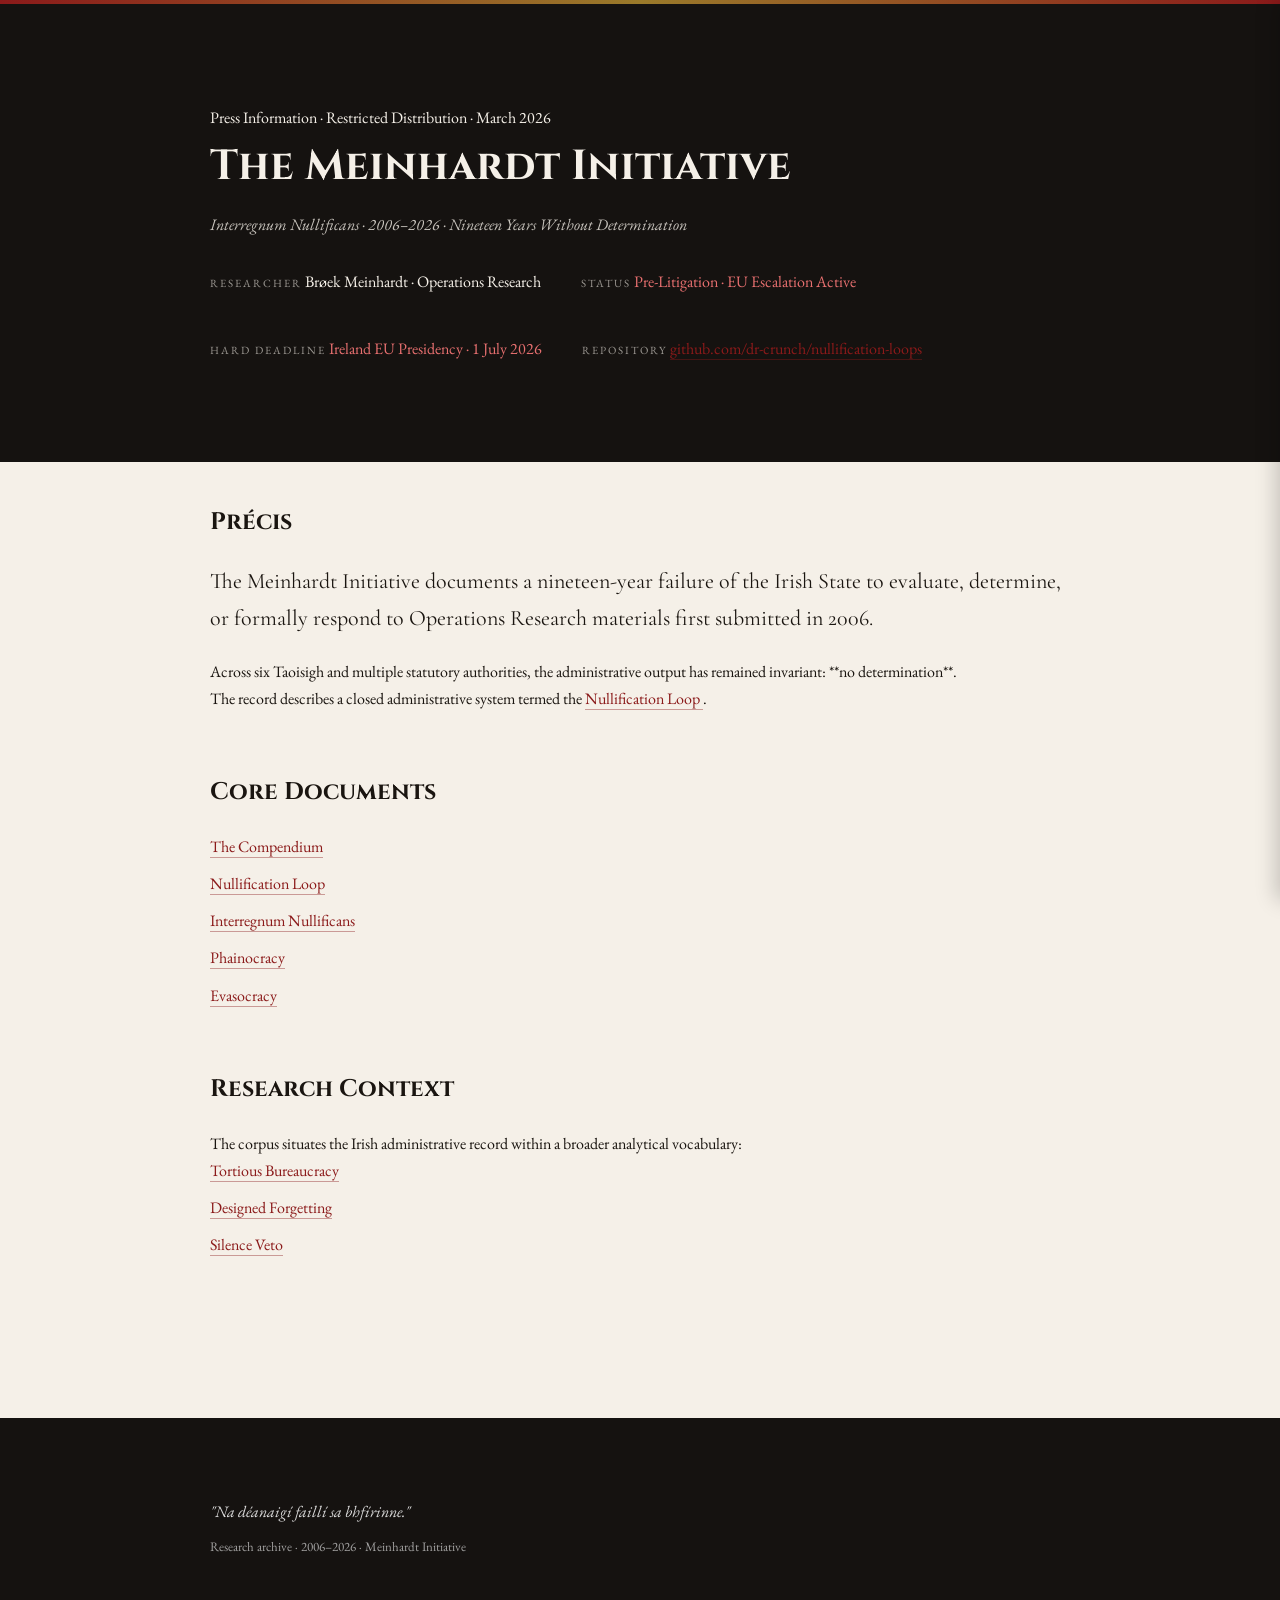
==== commit 6f025877: "Update index.html" ====
--- a/index.html
+++ b/index.html
@@ -106,7 +106,7 @@
 <ul class="doclist">
 
 <li>
-<a href="docs/compendium.md" data-doc>
+<a href="docs/compendium.html" data-doc>
 The Compendium
 </a>
 </li>
--- a/styles.css
+++ b/styles.css
@@ -0,0 +1,264 @@
+:root{
+
+--ink:#1a1510;
+--paper:#f5f0e8;
+--accent:#8b1a1a;
+--gold:#9a7a2a;
+--rule:#c8b89a;
+
+}
+
+*{
+box-sizing:border-box;
+margin:0;
+padding:0;
+}
+
+body{
+
+font-family:'EB Garamond',serif;
+background:var(--paper);
+color:var(--ink);
+line-height:1.7;
+
+}
+
+
+.container{
+
+max-width:900px;
+margin:auto;
+padding:40px 20px;
+
+}
+
+
+/* top rule */
+
+.page-rule-top{
+
+height:4px;
+background:linear-gradient(90deg,var(--accent),var(--gold),var(--accent));
+
+}
+
+
+/* masthead */
+
+.masthead{
+
+background:#151210;
+color:#f5f0e8;
+padding:60px 20px;
+
+}
+
+.masthead h1{
+
+font-family:'Cinzel',serif;
+font-size:42px;
+margin-bottom:8px;
+
+}
+
+.masthead-sub{
+
+font-style:italic;
+opacity:0.8;
+
+}
+
+.masthead-meta{
+
+margin-top:30px;
+display:flex;
+gap:40px;
+flex-wrap:wrap;
+
+}
+
+.meta-label{
+
+font-size:11px;
+letter-spacing:2px;
+text-transform:uppercase;
+opacity:0.6;
+
+}
+
+.meta-value{
+
+font-size:16px;
+
+}
+
+.meta-value.live{
+
+color:#e87070;
+
+}
+
+
+/* sections */
+
+section{
+
+margin-bottom:60px;
+
+}
+
+h2{
+
+font-family:'Cinzel',serif;
+margin-bottom:20px;
+
+}
+
+.lead{
+
+font-size:22px;
+font-family:'Cormorant Garamond',serif;
+margin-bottom:20px;
+
+}
+
+
+/* links */
+
+a{
+
+color:var(--accent);
+text-decoration:none;
+border-bottom:1px solid rgba(139,26,26,0.4);
+
+}
+
+a:hover{
+
+color:var(--gold);
+
+}
+
+
+/* doc list */
+
+.doclist{
+
+list-style:none;
+
+}
+
+.doclist li{
+
+margin-bottom:10px;
+
+}
+
+
+/* footer */
+
+.doc-footer{
+
+background:#151210;
+color:#ddd;
+padding:40px 20px;
+margin-top:60px;
+
+}
+
+.footer-text{
+
+font-style:italic;
+margin-bottom:10px;
+
+}
+
+.footer-meta{
+
+font-size:13px;
+opacity:0.7;
+
+}
+
+
+/* PANEL */
+
+#docPanel{
+
+position:fixed;
+top:0;
+right:-60%;
+width:60%;
+height:100%;
+
+background:white;
+
+box-shadow:-4px 0 20px rgba(0,0,0,0.2);
+
+transition:right .35s ease;
+
+display:flex;
+flex-direction:column;
+
+z-index:1000;
+
+}
+
+#docPanel.open{
+
+right:0;
+
+}
+
+#panelHeader{
+
+padding:14px 18px;
+border-bottom:1px solid #ddd;
+
+display:flex;
+justify-content:space-between;
+align-items:center;
+
+font-weight:600;
+
+}
+
+#panelClose{
+
+cursor:pointer;
+
+}
+
+#panelFrame{
+
+flex:1;
+border:none;
+
+}
+
+
+/* backdrop */
+
+#panelBackdrop{
+
+position:fixed;
+top:0;
+left:0;
+width:100%;
+height:100%;
+
+background:rgba(0,0,0,0.3);
+
+opacity:0;
+pointer-events:none;
+
+transition:opacity .25s;
+
+}
+
+#panelBackdrop.active{
+
+opacity:1;
+pointer-events:auto;
+
+}
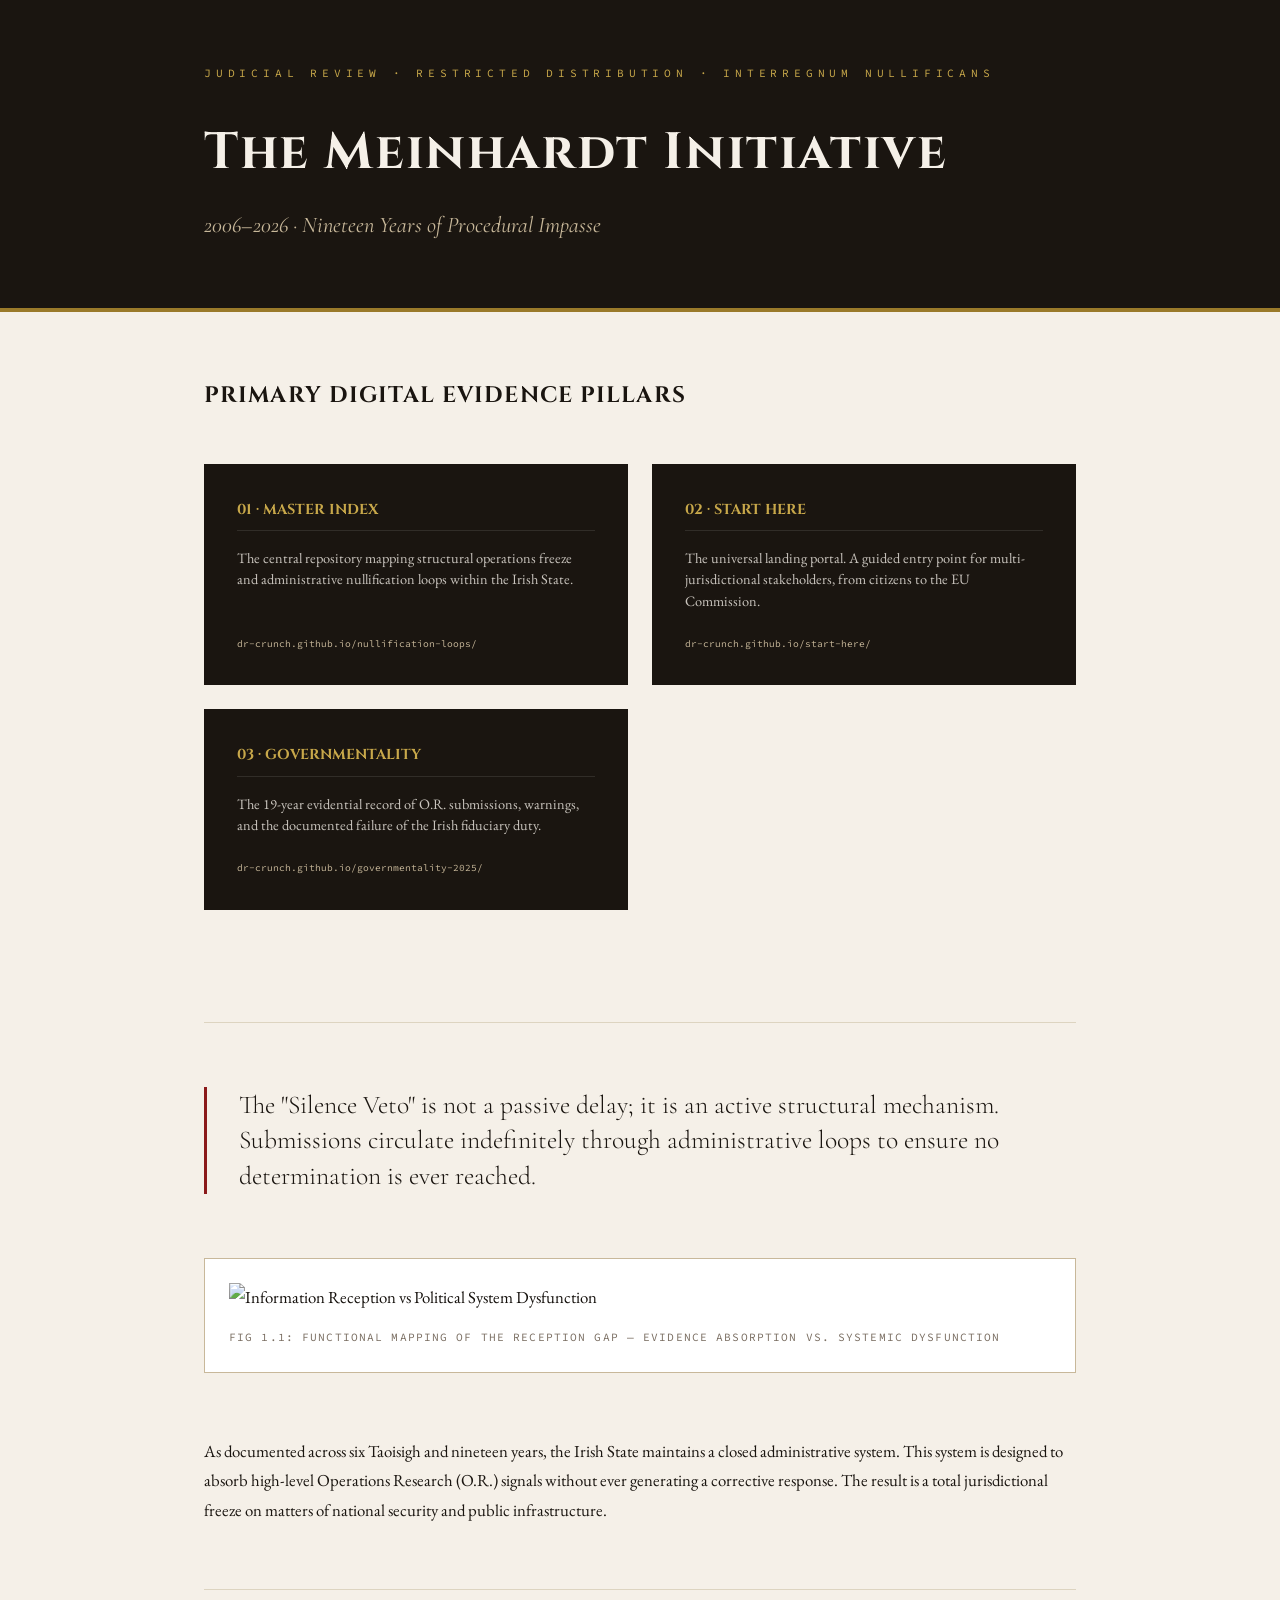
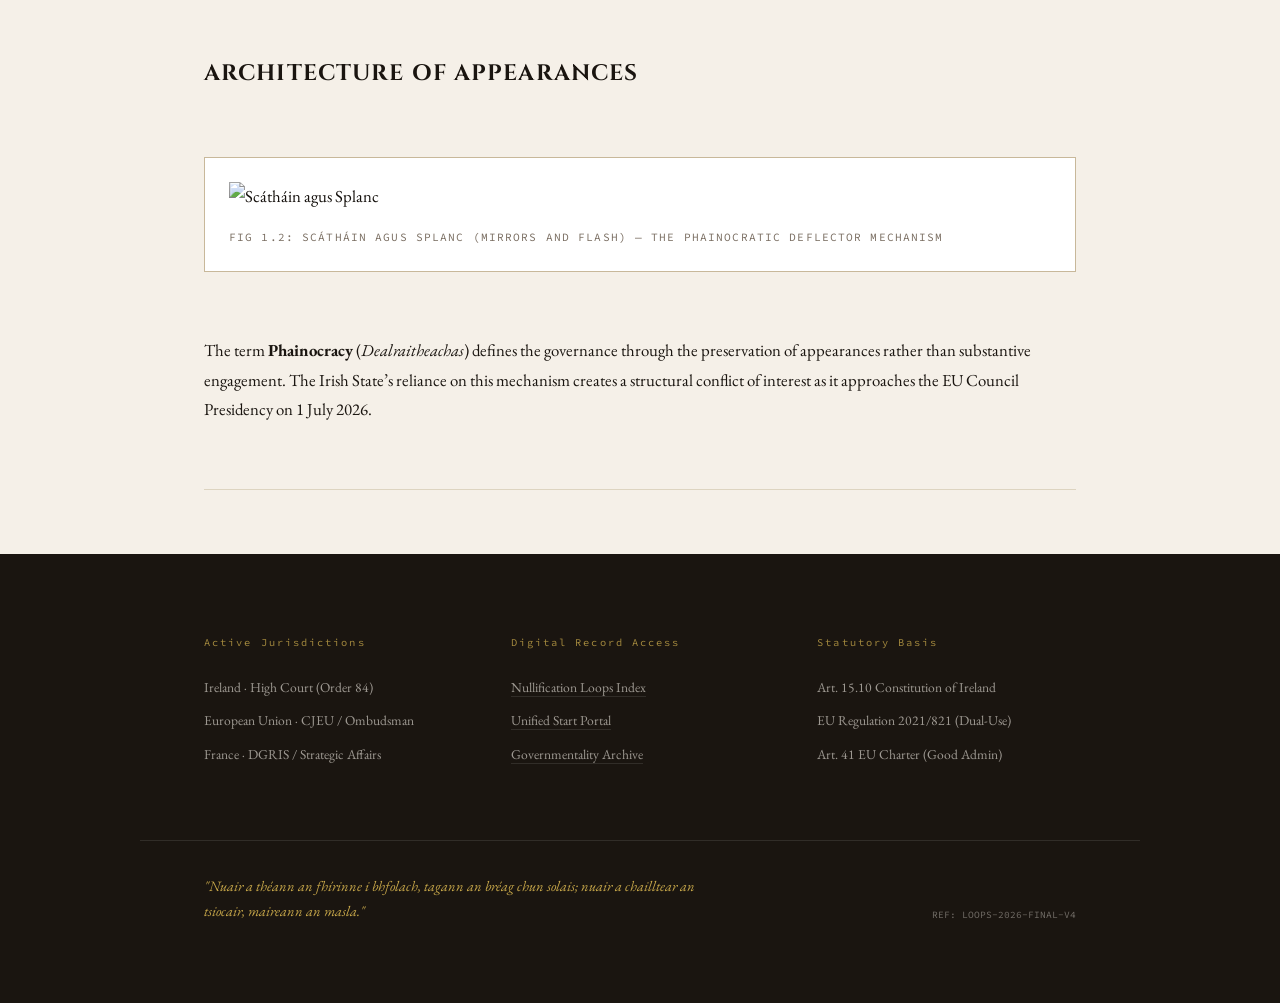
==== commit 1f12ccee: "Update title and masthead content in index.html" ====
--- a/index.html
+++ b/index.html
@@ -1,266 +1,175 @@
 <!DOCTYPE html>
 <html lang="en">
-
 <head>
-
 <meta charset="UTF-8">
 <meta name="viewport" content="width=device-width, initial-scale=1.0">
+<title>Press Brief — Meinhardt Initiative · Interregnum Nullificans 2006–2026</title>
+<link rel="preconnect" href="https://fonts.googleapis.com">
+<link href="https://fonts.googleapis.com/css2?family=Cormorant+Garamond:ital,wght@0,300;0,400;0,500;0,600;1,300;1,400&family=EB+Garamond:ital,wght@0,400;0,500;1,400&family=Cinzel:wght@400;500;600&family=Source+Code+Pro:wght@400;500&display=swap" rel="stylesheet">
+<style>
+  :root {
+    --ink: #1a1510; --ink-light: #3d3328; --ink-faint: #7a6e62;
+    --paper: #f5f0e8; --paper-warm: #ede6d6; --paper-deep: #e0d8c8;
+    --rule: #c8b89a; --rule-light: #ddd4c0;
+    --accent: #8b1a1a; --accent-pale: #c8503a;
+    --gold: #9a7a2a; --gold-light: #c8a84a;
+  }
 
-<title>Meinhardt Initiative — Interregnum Nullificans 2006–2026</title>
+  *, *::before, *::after { box-sizing: border-box; margin: 0; padding: 0; }
+  body { 
+    background: var(--paper); color: var(--ink); 
+    font-family: 'EB Garamond', serif; font-size: 1.05rem; line-height: 1.75; 
+    padding: 0; margin: 0;
+  }
 
-<link rel="preconnect" href="https://fonts.googleapis.com">
+  .container { max-width: 1000px; margin: 0 auto; padding: 0 5vw; }
 
-<link href="https://fonts.googleapis.com/css2?family=Cormorant+Garamond:ital,wght@0,300;0,400;0,600;1,400&family=EB+Garamond:ital,wght@0,400;1,400&family=Cinzel:wght@400;500;600&family=Source+Code+Pro:wght@400;500&display=swap" rel="stylesheet">
+  /* ── MASTHEAD ───────────────────────────────── */
+  .masthead { 
+    background: var(--ink); color: var(--paper); padding: 4rem 5vw; 
+    border-bottom: 4px solid var(--gold); position: relative; 
+  }
+  .masthead h1 { font-family: 'Cinzel', serif; font-size: clamp(2rem, 5vw, 3.2rem); margin-bottom: 0.5rem; letter-spacing: 0.1rem; }
+  .masthead-sub { font-family: 'Cormorant Garamond', serif; font-style: italic; font-size: 1.4rem; color: var(--rule); }
+  .kicker { font-family: 'Source Code Pro', monospace; font-size: 0.7rem; color: var(--gold-light); letter-spacing: 0.3rem; text-transform: uppercase; margin-bottom: 1.5rem; display: block; }
 
-<link rel="stylesheet" href="styles.css">
+  /* ── PILLAR LINKS (Rem Koolhaas Grid) ───────── */
+  .evidence-grid { 
+    display: grid; grid-template-columns: repeat(auto-fit, minmax(300px, 1fr)); gap: 1.5rem; 
+    margin: 3rem 0;
+  }
+  .bridge-card { 
+    background: var(--ink); border: 1px solid var(--ink); padding: 2rem; 
+    text-decoration: none; color: var(--paper); transition: 0.3s cubic-bezier(0.25, 0.46, 0.45, 0.94); 
+    display: flex; flex-direction: column; justify-content: space-between;
+  }
+  .bridge-card:hover { background: var(--accent); border-color: var(--accent); transform: translateY(-5px); }
+  .bridge-card h4 { font-family: 'Cinzel', serif; font-size: 0.9rem; color: var(--gold-light); margin-bottom: 1rem; border-bottom: 1px solid rgba(255,255,255,0.1); padding-bottom: 0.5rem; }
+  .bridge-card p { font-size: 0.9rem; line-height: 1.5; color: rgba(245,240,232,0.8); }
+  .bridge-card .url { font-family: 'Source Code Pro', monospace; font-size: 0.6rem; color: var(--rule); margin-top: 1.5rem; display: block; overflow: hidden; text-overflow: ellipsis; }
 
+  /* ── VISUAL ARGUMENT BLOCKS ─────────────────── */
+  .visual-block { margin: 4rem 0; border: 1px solid var(--rule); background: #fff; padding: 1.5rem; }
+  .visual-block img { width: 100%; height: auto; display: block; filter: contrast(105%) grayscale(20%); }
+  .caption { font-family: 'Source Code Pro', monospace; font-size: 0.7rem; color: var(--ink-faint); margin-top: 1rem; text-transform: uppercase; letter-spacing: 0.1em; }
+
+  /* ── CONTENT SECTIONS ───────────────────────── */
+  section { padding: 4rem 0; border-bottom: 1px solid var(--rule-light); }
+  h2 { font-family: 'Cinzel', serif; font-size: 1.4rem; margin-bottom: 1.5rem; color: var(--ink); text-transform: uppercase; letter-spacing: 0.05em; }
+  .lead { font-family: 'Cormorant Garamond', serif; font-size: 1.6rem; font-weight: 300; border-left: 3px solid var(--accent); padding-left: 2rem; margin-bottom: 2.5rem; line-height: 1.4; }
+
+  /* ── FOOTER ─────────────────────────────────── */
+  .doc-footer { background: var(--ink); color: var(--paper); padding: 5rem 5vw; margin-top: 4rem; }
+  .footer-grid { display: grid; grid-template-columns: repeat(auto-fit, minmax(200px, 1fr)); gap: 3rem; }
+  .footer-title { font-family: 'Source Code Pro', monospace; font-size: 0.65rem; color: var(--gold-light); display: block; margin-bottom: 1.5rem; opacity: 0.8; letter-spacing: 0.2em; }
+  .footer-item { font-size: 0.85rem; color: rgba(245,240,232,0.6); margin-bottom: 0.6rem; }
+  .footer-item a { color: inherit; text-decoration: none; border-bottom: 1px solid rgba(255,255,255,0.1); }
+  .footer-item a:hover { color: var(--gold-light); border-color: var(--gold-light); }
+
+  @media (max-width: 768px) {
+    .masthead h1 { font-size: 2.2rem; }
+    .evidence-grid { grid-template-columns: 1fr; }
+  }
+</style>
 </head>
-
 <body>
 
-
-<div class="page-rule-top"></div>
-
-
 <header class="masthead">
-
-<div class="container">
-
-<p class="masthead-kicker">
-Press Information · Restricted Distribution · March 2026
-</p>
-
-<h1>The Meinhardt Initiative</h1>
-
-<p class="masthead-sub">
-Interregnum Nullificans · 2006–2026 · Nineteen Years Without Determination
-</p>
-
-<div class="masthead-meta">
-
-<div class="meta-item">
-<span class="meta-label">Researcher</span>
-<span class="meta-value">Brøek Meinhardt · Operations Research</span>
-</div>
-
-<div class="meta-item">
-<span class="meta-label">Status</span>
-<span class="meta-value live">Pre-Litigation · EU Escalation Active</span>
-</div>
-
-<div class="meta-item">
-<span class="meta-label">Hard Deadline</span>
-<span class="meta-value live">Ireland EU Presidency · 1 July 2026</span>
-</div>
-
-<div class="meta-item">
-<span class="meta-label">Repository</span>
-<span class="meta-value">
-<a href="https://github.com/dr-crunch/nullification-loops" target="_blank">
-github.com/dr-crunch/nullification-loops
-</a>
-</span>
-</div>
-
-</div>
-
-</div>
-
+  <div class="container">
+    <span class="kicker">Judicial Review · Restricted Distribution · Interregnum Nullificans</span>
+    <h1>The Meinhardt Initiative</h1>
+    <p class="masthead-sub">2006–2026 · Nineteen Years of Procedural Impasse</p>
+  </div>
 </header>
-
 
 <main class="container">
 
-<section>
+  <section id="portals">
+    <h2>Primary Digital Evidence Pillars</h2>
+    <div class="evidence-grid">
+      <a href="https://dr-crunch.github.io/nullification-loops/" class="bridge-card">
+        <div>
+          <h4>01 · MASTER INDEX</h4>
+          <p>The central repository mapping structural operations freeze and administrative nullification loops within the Irish State.</p>
+        </div>
+        <span class="url">dr-crunch.github.io/nullification-loops/</span>
+      </a>
+      
+      <a href="https://dr-crunch.github.io/start-here/" class="bridge-card">
+        <div>
+          <h4>02 · START HERE</h4>
+          <p>The universal landing portal. A guided entry point for multi-jurisdictional stakeholders, from citizens to the EU Commission.</p>
+        </div>
+        <span class="url">dr-crunch.github.io/start-here/</span>
+      </a>
+      
+      <a href="https://dr-crunch.github.io/governmentality-2025/" class="bridge-card">
+        <div>
+          <h4>03 · GOVERNMENTALITY</h4>
+          <p>The 19-year evidential record of O.R. submissions, warnings, and the documented failure of the Irish fiduciary duty.</p>
+        </div>
+        <span class="url">dr-crunch.github.io/governmentality-2025/</span>
+      </a>
+    </div>
+  </section>
 
-<h2>Précis</h2>
+  <section id="logic-pillar-1">
+    <p class="lead">
+      The "Silence Veto" is not a passive delay; it is an active structural mechanism. Submissions circulate indefinitely through administrative loops to ensure no determination is ever reached.
+    </p>
 
-<p class="lead">
+    <div class="visual-block">
+      <img src="https://github.com/dr-crunch/nullification-loops/blob/main/compendium/information-reception-vs-political-system-dysfunction.png?raw=true" alt="Information Reception vs Political System Dysfunction">
+      <p class="caption">Fig 1.1: Functional Mapping of the Reception Gap — Evidence Absorption vs. Systemic Dysfunction</p>
+    </div>
 
-The Meinhardt Initiative documents a nineteen-year failure of the Irish State to evaluate, determine, or formally respond to Operations Research materials first submitted in 2006.
+    <p>As documented across six Taoisigh and nineteen years, the Irish State maintains a closed administrative system. This system is designed to absorb high-level Operations Research (O.R.) signals without ever generating a corrective response. The result is a total jurisdictional freeze on matters of national security and public infrastructure.</p>
+  </section>
 
-</p>
+  <section id="logic-pillar-2">
+    <h2>Architecture of Appearances</h2>
+    <div class="visual-block">
+      <img src="https://github.com/dr-crunch/nullification-loops/blob/main/compendium/scathain-agus-splanc-v3.jpg?raw=true" alt="Scátháin agus Splanc">
+      <p class="caption">Fig 1.2: Scátháin agus Splanc (Mirrors and Flash) — The Phainocratic Deflector Mechanism</p>
+    </div>
 
-<p>
-
-Across six Taoisigh and multiple statutory authorities, the administrative output has remained invariant: **no determination**.
-
-</p>
-
-<p>
-
-The record describes a closed administrative system termed the
-<a href="docs/nullification-loop.md" data-doc>
-Nullification Loop
-</a>.
-
-</p>
-
-</section>
-
-
-<section>
-
-<h2>Core Documents</h2>
-
-<ul class="doclist">
-
-<li>
-<a href="docs/compendium.html" data-doc>
-The Compendium
-</a>
-</li>
-
-<li>
-<a href="docs/nullification-loop.md" data-doc>
-Nullification Loop
-</a>
-</li>
-
-<li>
-<a href="docs/interregnum-nullificans.md" data-doc>
-Interregnum Nullificans
-</a>
-</li>
-
-<li>
-<a href="docs/phainocracy.md" data-doc>
-Phainocracy
-</a>
-</li>
-
-<li>
-<a href="docs/evasocracy.md" data-doc>
-Evasocracy
-</a>
-</li>
-
-</ul>
-
-</section>
-
-
-<section>
-
-<h2>Research Context</h2>
-
-<p>
-
-The corpus situates the Irish administrative record within a broader analytical vocabulary:
-
-</p>
-
-<ul class="doclist">
-
-<li>
-<a href="docs/tortious-bureaucracy.md" data-doc>
-Tortious Bureaucracy
-</a>
-</li>
-
-<li>
-<a href="docs/designed-forgetting.md" data-doc>
-Designed Forgetting
-</a>
-</li>
-
-<li>
-<a href="docs/silence-veto.md" data-doc>
-Silence Veto
-</a>
-</li>
-
-</ul>
-
-</section>
-
+    <p>The term <strong>Phainocracy</strong> (<em>Dealraitheachas</em>) defines the governance through the preservation of appearances rather than substantive engagement. The Irish State’s reliance on this mechanism creates a structural conflict of interest as it approaches the EU Council Presidency on 1 July 2026.</p>
+  </section>
 
 </main>
 
+<footer class="doc-footer">
+  <div class="container footer-grid">
+    <div>
+      <span class="footer-title">Active Jurisdictions</span>
+      <p class="footer-item">Ireland · High Court (Order 84)</p>
+      <p class="footer-item">European Union · CJEU / Ombudsman</p>
+      <p class="footer-item">France · DGRIS / Strategic Affairs</p>
+    </div>
+    
+    <div>
+      <span class="footer-title">Digital Record Access</span>
+      <p class="footer-item"><a href="https://dr-crunch.github.io/nullification-loops/">Nullification Loops Index</a></p>
+      <p class="footer-item"><a href="https://dr-crunch.github.io/start-here/">Unified Start Portal</a></p>
+      <p class="footer-item"><a href="https://dr-crunch.github.io/governmentality-2025/">Governmentality Archive</a></p>
+    </div>
 
-<footer class="doc-footer">
-
-<div class="container">
-
-<p class="footer-text">
-
-"Na déanaigí faillí sa bhfírinne."
-
-</p>
-
-<p class="footer-meta">
-
-Research archive · 2006–2026 · Meinhardt Initiative
-
-</p>
-
-</div>
-
+    <div>
+      <span class="footer-title">Statutory Basis</span>
+      <p class="footer-item">Art. 15.10 Constitution of Ireland</p>
+      <p class="footer-item">EU Regulation 2021/821 (Dual-Use)</p>
+      <p class="footer-item">Art. 41 EU Charter (Good Admin)</p>
+    </div>
+  </div>
+  
+  <div class="container" style="margin-top: 4rem; padding-top: 2rem; border-top: 1px solid rgba(255,255,255,0.1); display: flex; justify-content: space-between; align-items: flex-end;">
+    <div style="font-family: 'EB Garamond', serif; font-style: italic; color: var(--gold-light); font-size: 0.9rem; max-width: 500px;">
+      "Nuair a théann an fhírinne i bhfolach, tagann an bréag chun solais; nuair a chailltear an tsiocair, maireann an masla."
+    </div>
+    <div style="font-family: 'Source Code Pro', monospace; font-size: 0.6rem; opacity: 0.4;">
+      REF: LOOPS-2026-FINAL-V4
+    </div>
+  </div>
 </footer>
 
-
-<!-- PANEL VIEWER -->
-
-<div id="panelBackdrop"></div>
-
-<div id="docPanel">
-
-<div id="panelHeader">
-
-<span id="panelTitle">Document</span>
-
-<span id="panelClose">✕</span>
-
-</div>
-
-<iframe id="panelFrame"></iframe>
-
-</div>
-
-
-<script>
-
-function openPanel(url,title){
-
-const panel=document.getElementById("docPanel");
-const frame=document.getElementById("panelFrame");
-const backdrop=document.getElementById("panelBackdrop");
-
-frame.src=url;
-document.getElementById("panelTitle").textContent=title;
-
-panel.classList.add("open");
-backdrop.classList.add("active");
-
-}
-
-function closePanel(){
-
-document.getElementById("docPanel").classList.remove("open");
-document.getElementById("panelBackdrop").classList.remove("active");
-
-}
-
-document.querySelectorAll("[data-doc]").forEach(link=>{
-
-link.addEventListener("click",function(e){
-
-e.preventDefault();
-
-openPanel(
-this.getAttribute("href"),
-this.textContent
-);
-
-});
-
-});
-
-document.getElementById("panelClose").onclick=closePanel;
-document.getElementById("panelBackdrop").onclick=closePanel;
-
-</script>
-
 </body>
-
-</html>
